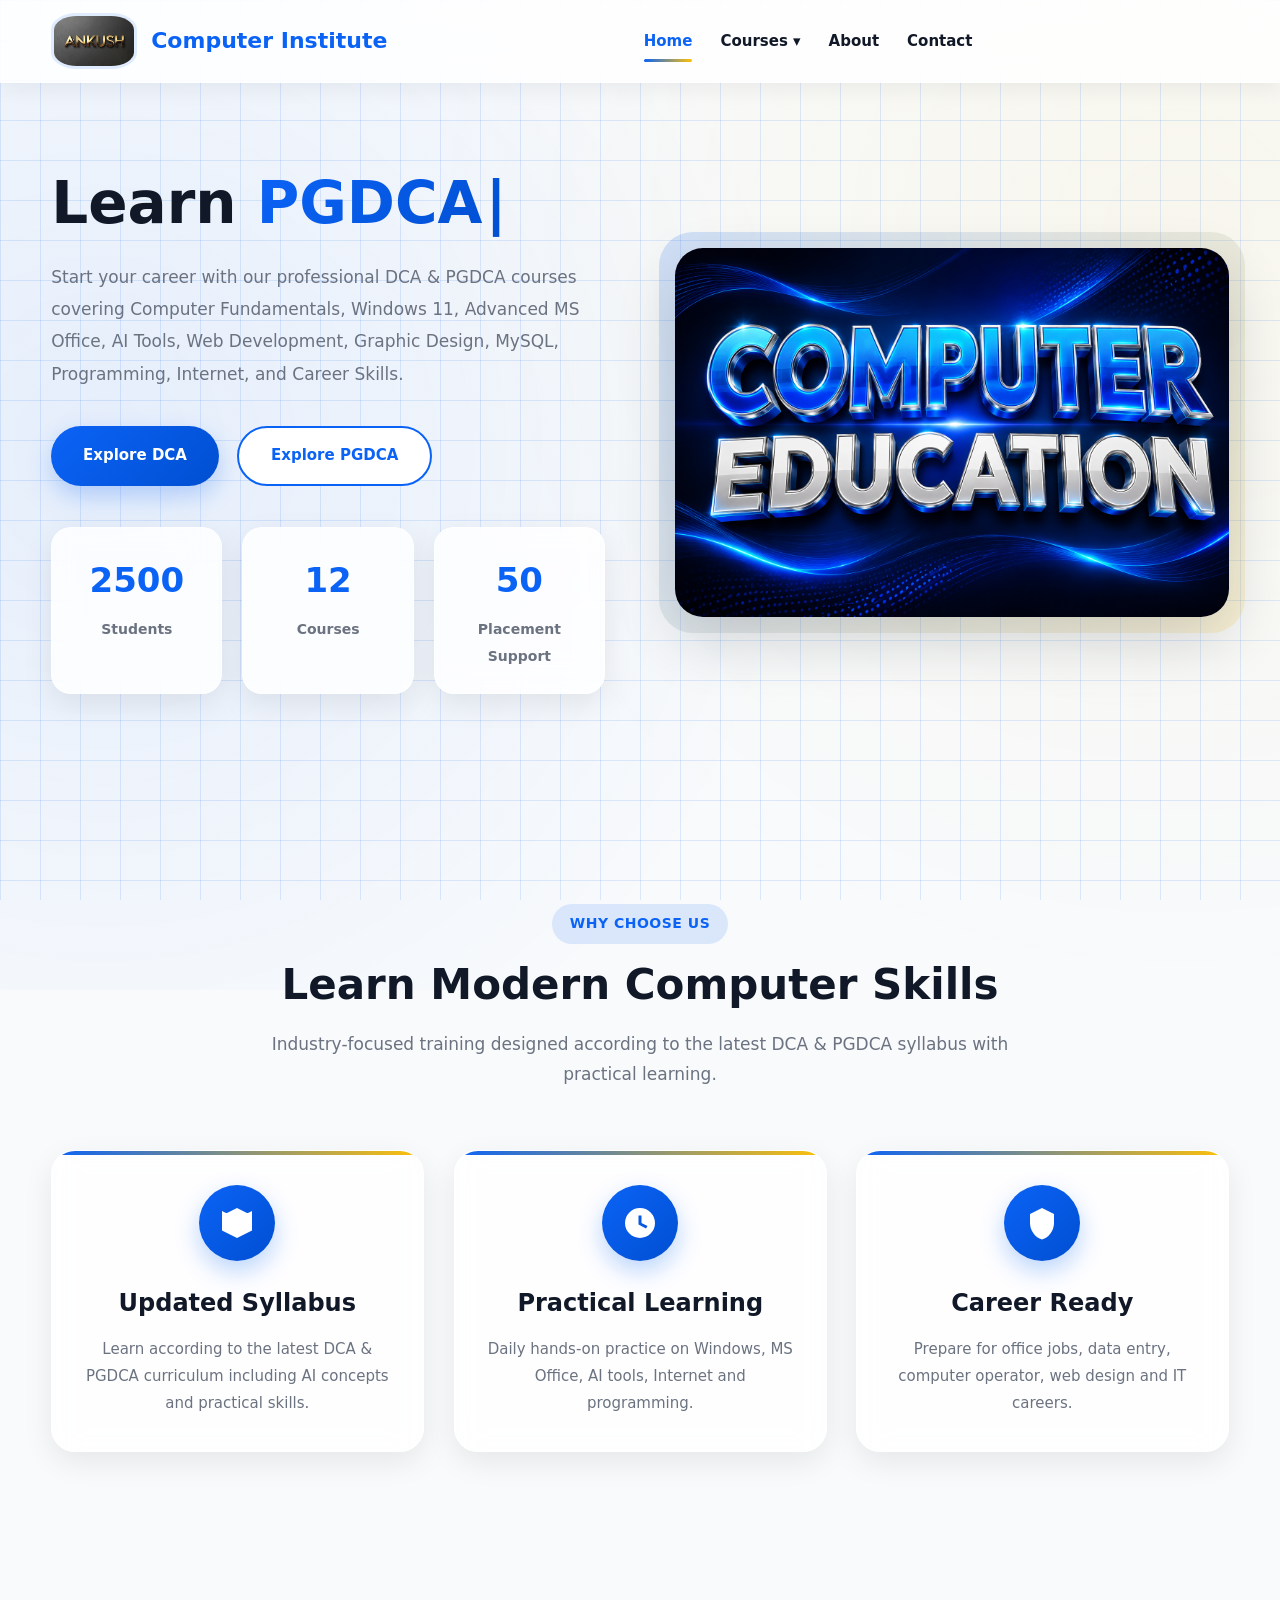
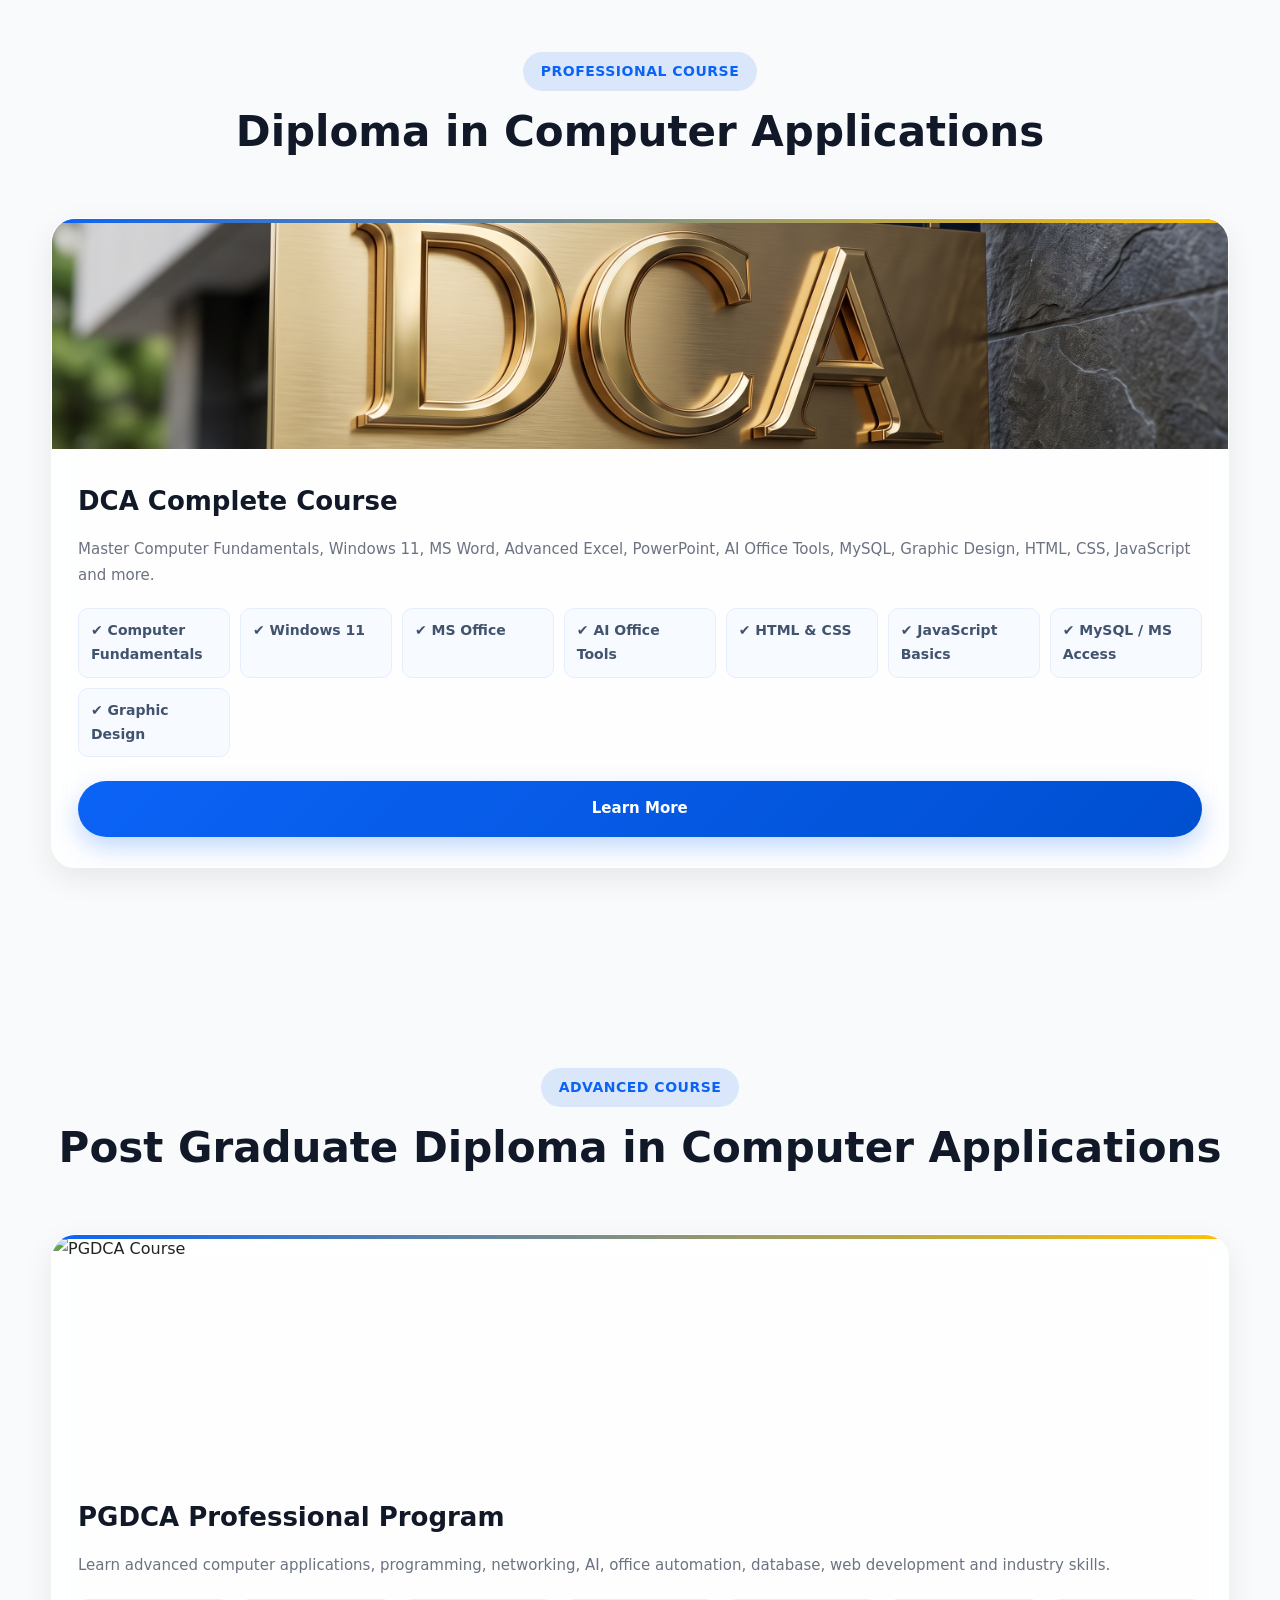
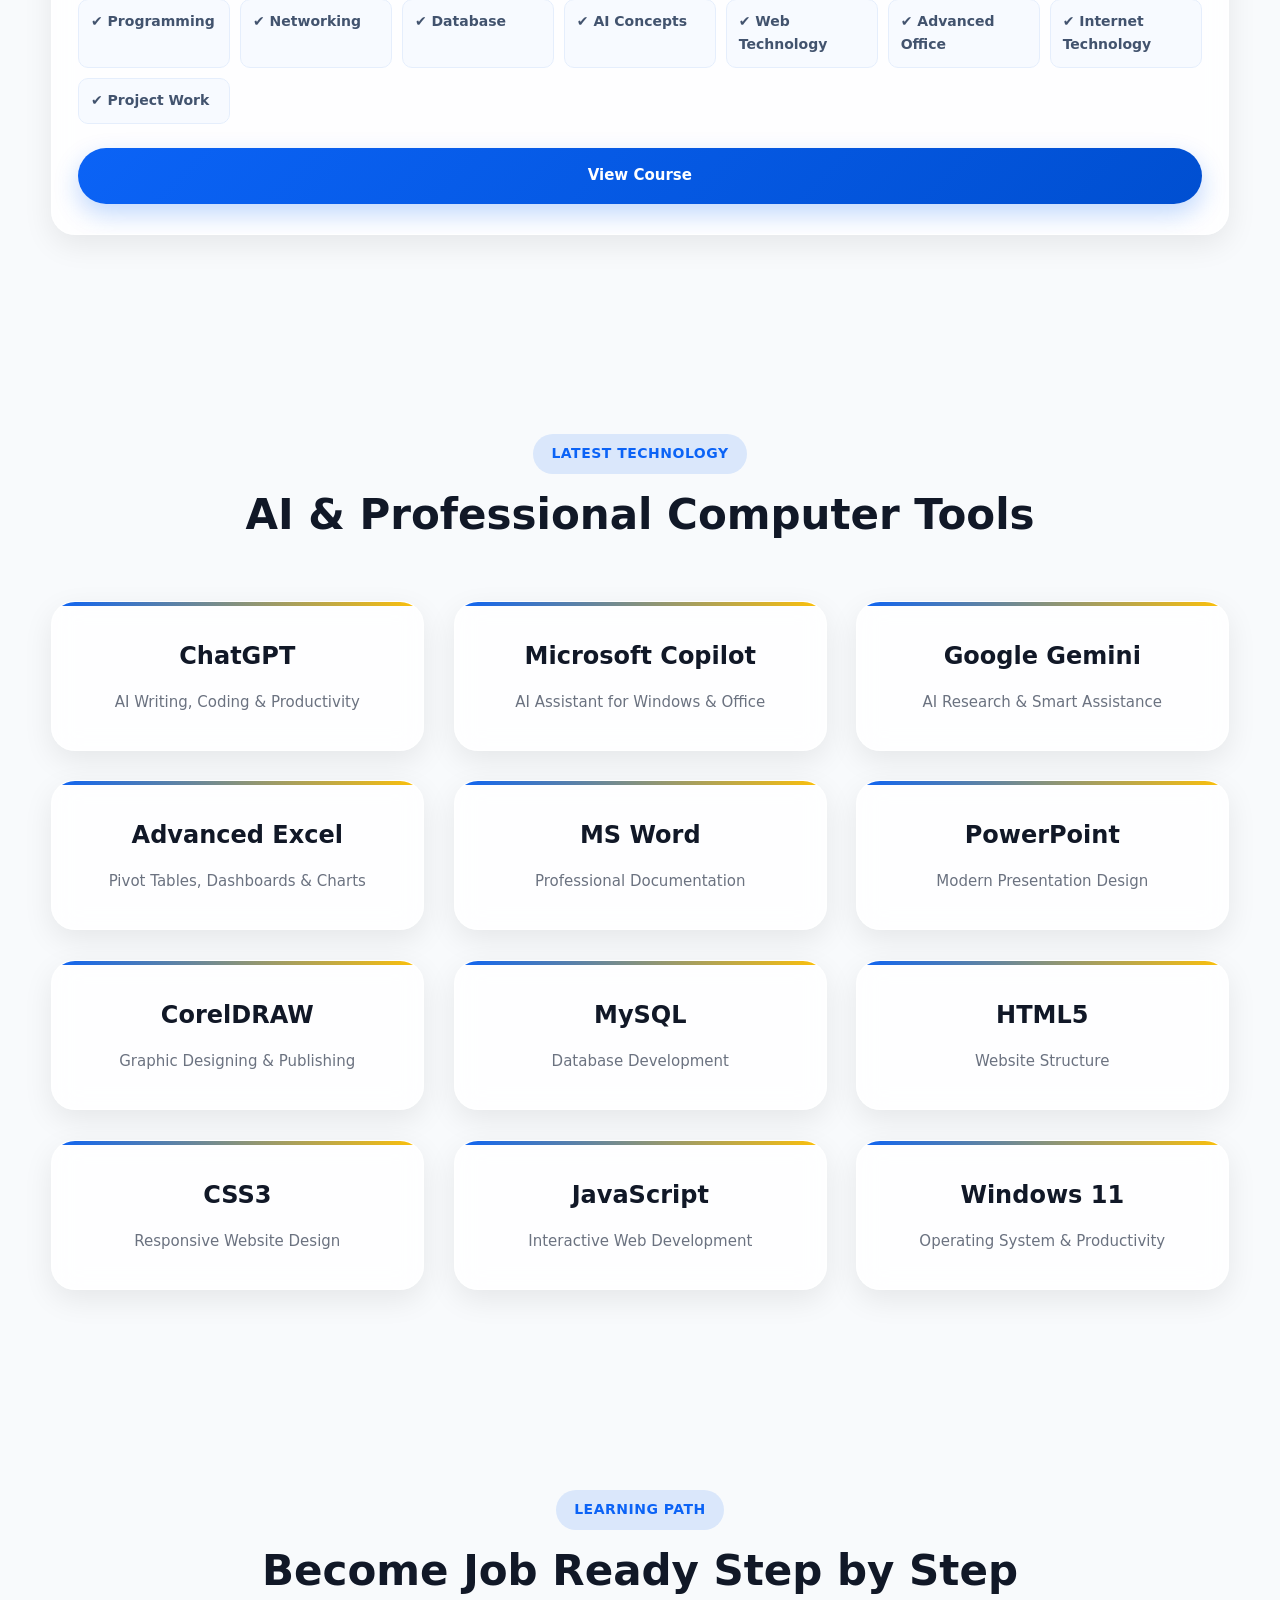
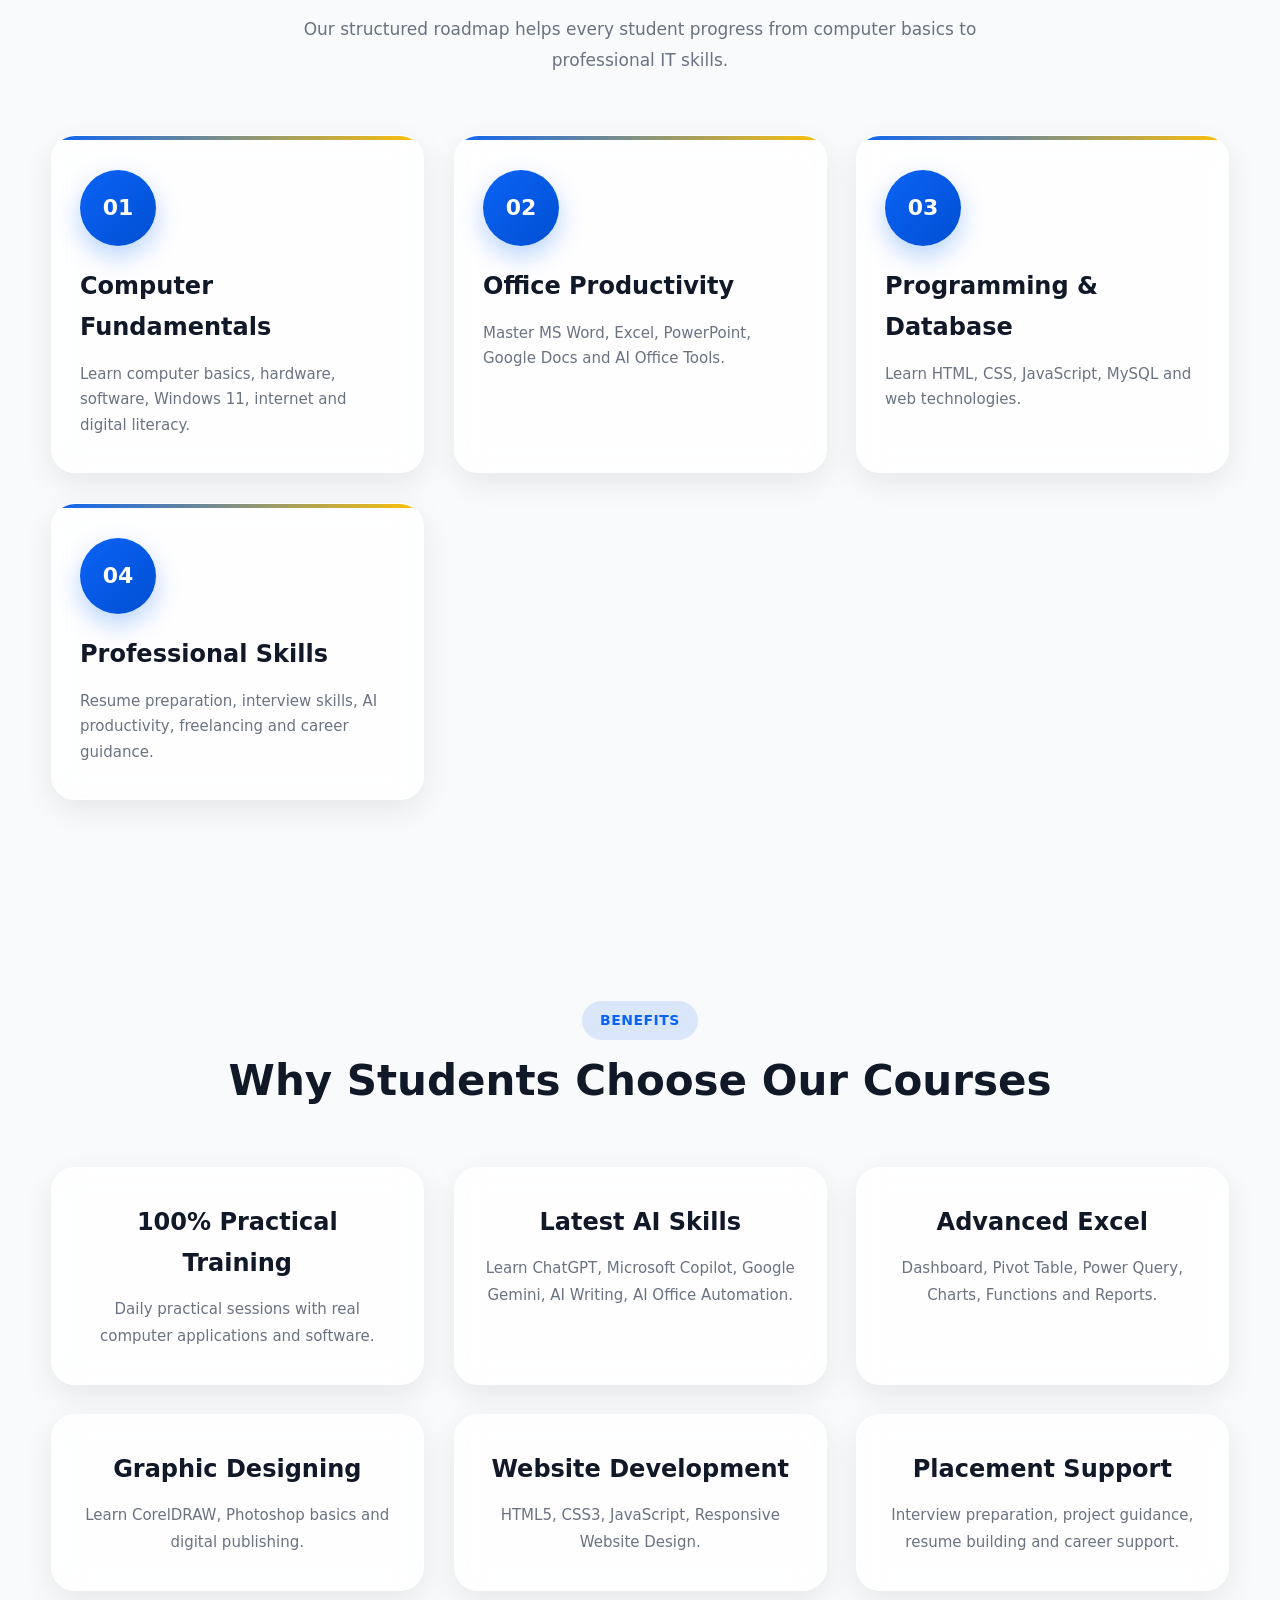
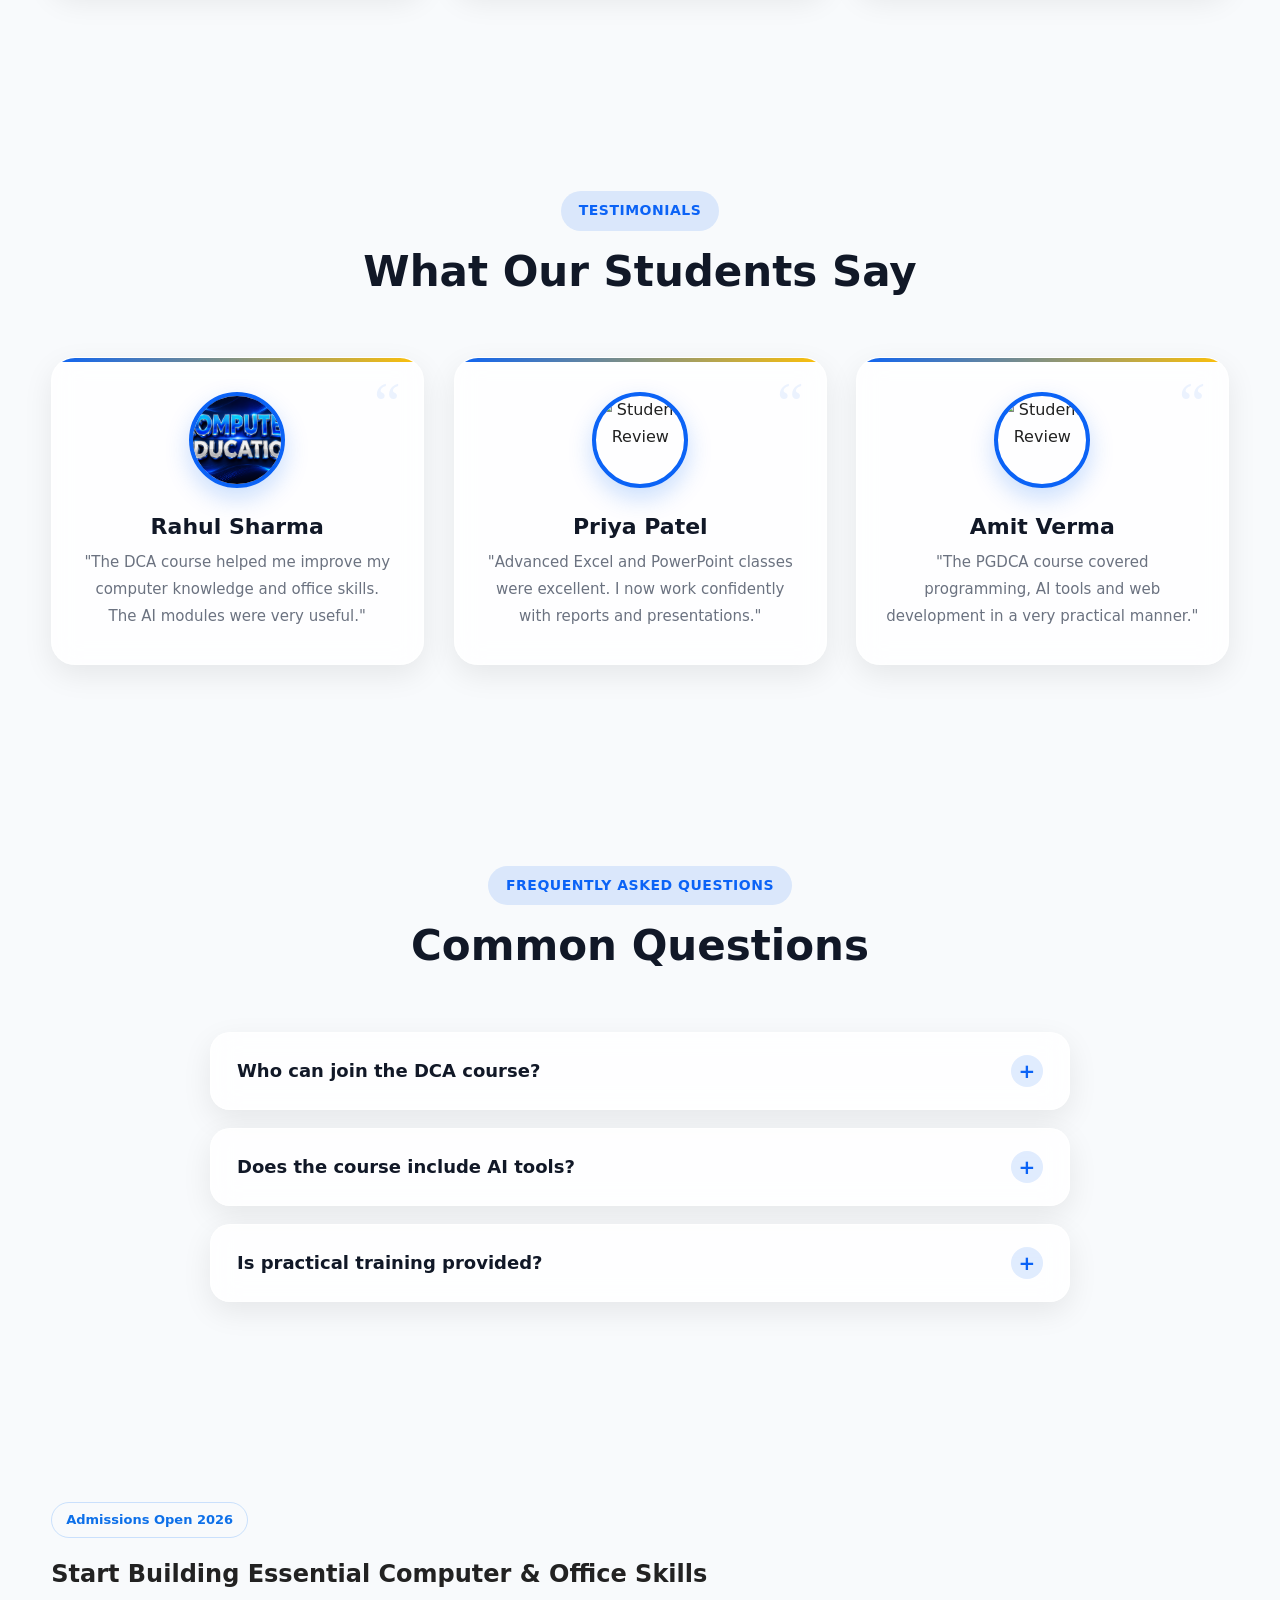
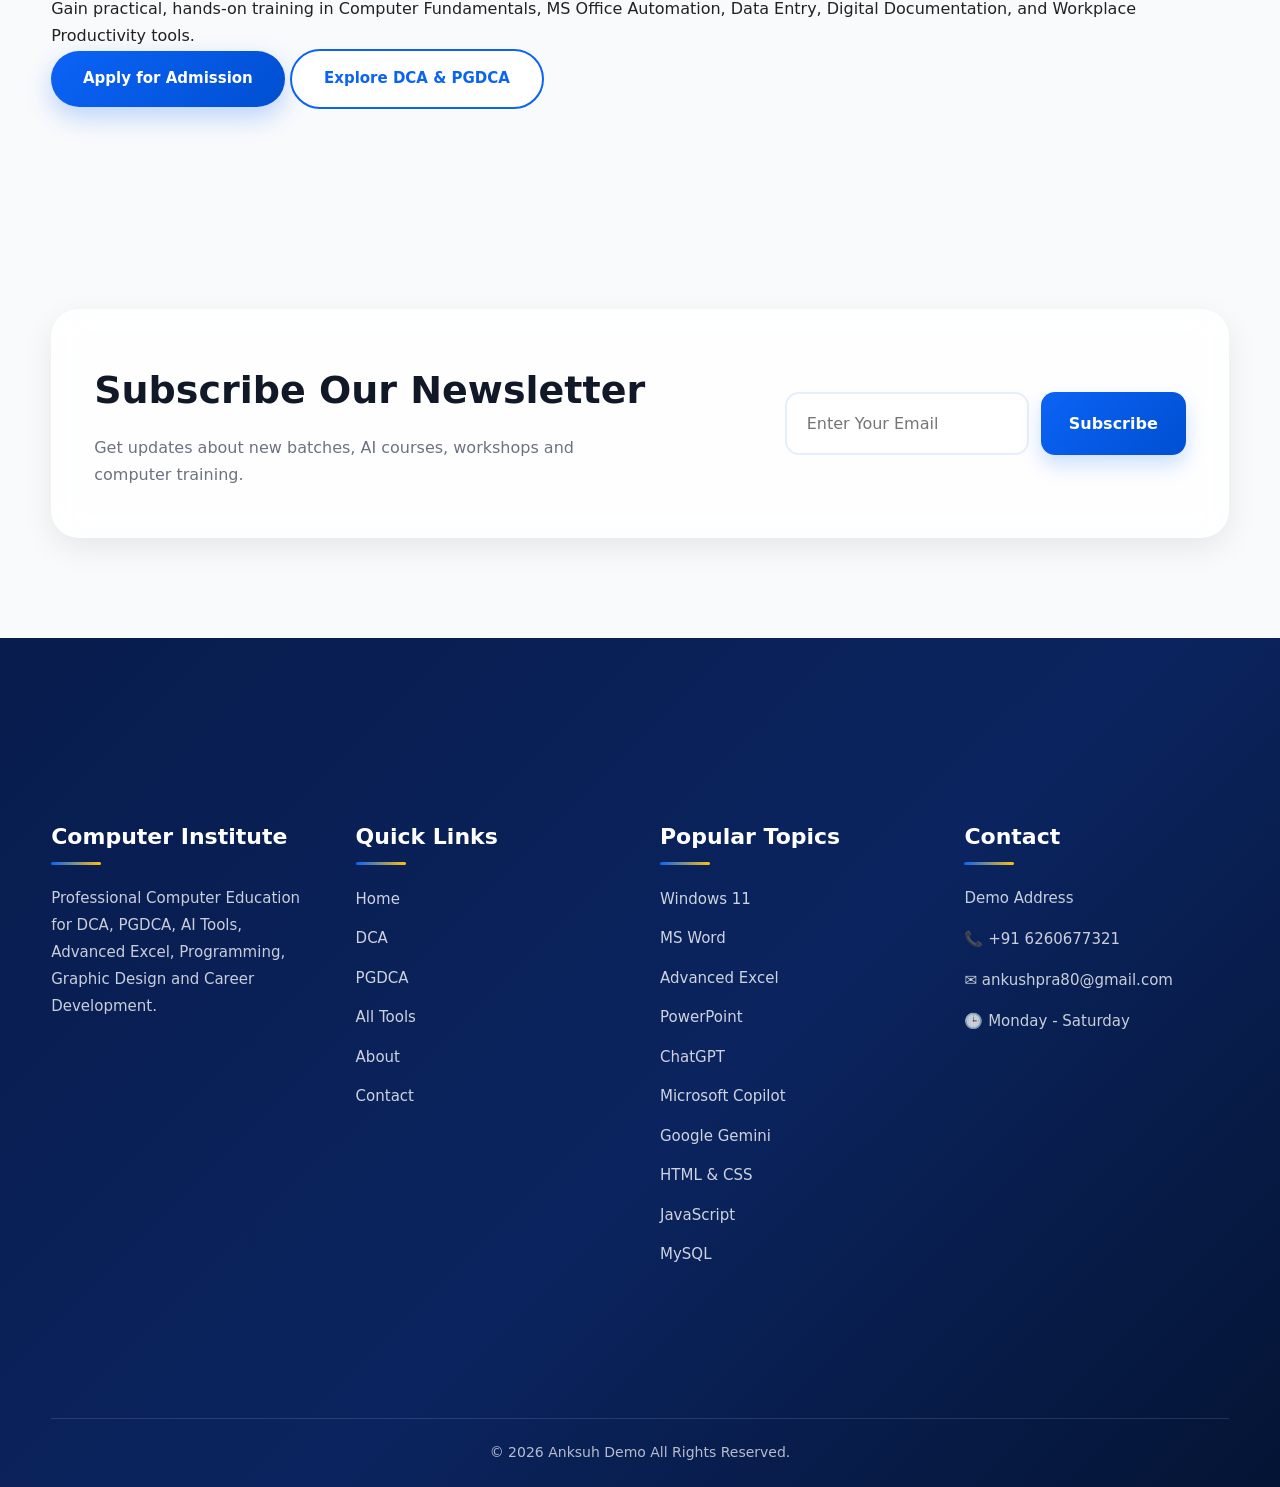
==== index.html @ 8540b546 "Initial website" ====
<!DOCTYPE html>
<html lang="en">

<head>

    <!-- =========================
         Basic SEO
    ========================== -->

    <meta charset="UTF-8">
    <meta name="viewport" content="width=device-width, initial-scale=1.0">

    <title>DCA & PGDCA Computer Institute | Learn Computer Skills & AI
        Tools</title>

    <meta name="description"
        content="Learn DCA, PGDCA, Advanced Excel, AI Tools, MS Office, Graphic Design, Web Development and Computer Fundamentals through a professional computer institute.">

    <meta name="keywords"
        content="DCA, PGDCA, Computer Course, Advanced Excel, AI, ChatGPT, Copilot, Gemini, Computer Institute, MS Office">

    <meta name="author" content="Computer Institute">

    <meta name="robots" content="index, follow">

    <meta name="theme-color" content="#0B63F6">

    <link rel="canonical" href="index.html">

    <!-- Open Graph -->

    <meta property="og:title" content="DCA & PGDCA Computer Institute">

    <meta property="og:description"
        content="Professional Computer Courses including DCA, PGDCA, Advanced Excel, AI Tools and Web Development.">

    <meta property="og:type" content="website">

    <meta property="og:image" content="images/hero.jpg">

    <!-- Twitter -->

    <meta name="twitter:card" content="summary_large_image">

    <meta name="twitter:title" content="DCA & PGDCA Computer Institute">

    <meta name="twitter:description" content="Professional Computer Institute for DCA, PGDCA and AI Learning.">

    <!-- Favicon -->

    <link rel="icon" href="assets/favicon.ico">

    <!-- CSS -->

    <link rel="stylesheet" href="css/style.css">

    <link rel="stylesheet" href="css/responsive.css">

</head>

<body>

    <!-- Scroll Progress -->

    <div id="progress-bar"></div>

    <!-- =========================
         Header
    ========================== -->

    <header class="header">

        <div class="container">

            <!-- Logo -->

            <a href="index.html" class="logo">

                <img src="images/logo.png" alt="Institute Logo" loading="lazy">

                <div>

                    <h2>Computer Institute</h2>

                </div>

            </a>

            <!-- Navigation -->

            <nav class="navbar" aria-label="Main Navigation">
                <ul>
                    <!-- Sirf Home par 'active' class rahegi kyuki ye index.html hai -->
                    <li><a href="index.html" class="active">Home</a></li>

                    <!-- Dropdown Menu -->
                    <li class="dropdown">
                        <a href="#">Courses ▾</a>

                        <ul class="dropdown-menu">
                            <li>
                                <a href="dca-course.html">DCA</a>
                            </li>

                            <li>
                                <a href="pgdca-course.html">PGDCA</a>
                            </li>
                            <li>
                                <a href="all-tools.html">Tools</a>
                            </li>
                        </ul>
                    </li>

                    <li><a href="about.html">About</a></li>
                    <li><a href="contact.html">Contact</a></li>
                </ul>
            </nav>

            <!-- Right Side -->

            <div class="header-right">

                <button class="menu-btn" aria-label="Open Menu">

                    <svg width="26" height="26" viewBox="0 0 24 24">

                        <path fill="currentColor" d="M3 6h18v2H3zm0 5h18v2H3zm0 5h18v2H3z" />

                    </svg>

                </button>

            </div>

        </div>

    </header>

    <!-- =========================
         Hero Section
    ========================== -->

    <main>

        <section class="hero">

            <div class="container hero-grid">

                <!-- Left -->

                <article class="hero-content">

                    <!-- <span class="badge">

                            🚀 Admissions Open 2026

                        </span> -->

                    <h1>
                        Learn
                        <span id="typing-text"
                            data-words="DCA, PGDCA, AI Tools, Advanced MS Office, Web Development, Graphic Design, MySQL, Programming"></span>
                    </h1>
                    <p>
                        Start your career with our professional DCA & PGDCA courses covering Computer Fundamentals,
                        Windows 11, Advanced MS Office, AI Tools, Web Development, Graphic Design, MySQL, Programming,
                        Internet, and Career Skills.
                    </p>

                    <div class="hero-buttons">

                        <a href="dca-course.html" class="btn-primary">

                            Explore DCA

                        </a>

                        <a href="pgdca-course.html" class="btn-secondary">

                            Explore PGDCA

                        </a>

                    </div>

                    <!-- Statistics -->

                    <div class="hero-stats">

                        <div>

                            <h2 class="counter" data-target="5000">

                                0

                            </h2>

                            <p>Students</p>

                        </div>

                        <div>

                            <h2 class="counter" data-target="25">

                                0

                            </h2>

                            <p>Courses</p>

                        </div>

                        <div>

                            <h2 class="counter" data-target="100">

                                0

                            </h2>

                            <p>Placement Support</p>

                        </div>

                    </div>

                </article>

                <!-- Right -->

                <aside class="hero-image">

                    <img src="images/banner_index.png" alt="Computer Education" loading="lazy">

                </aside>

            </div>

        </section>
        <!-- =========================
            Why Choose Us
       ========================== -->

        <section class="why-us">

            <div class="container">

                <div class="section-title">

                    <span>Why Choose Us</span>

                    <h2>Learn Modern Computer Skills</h2>

                    <p>
                        Industry-focused training designed according to the
                        latest
                        DCA & PGDCA syllabus with practical learning.
                    </p>

                </div>

                <div class="feature-grid">

                    <article class="feature-card">

                        <div class="feature-icon">

                            <svg width="48" height="48" viewBox="0 0 24 24">
                                <path fill="currentColor" d="M12 2L2 7l10 5l10-5zm0 7L2 4v13l10 5l10-5V4z" />
                            </svg>

                        </div>

                        <h3>Updated Syllabus</h3>

                        <p>

                            Learn according to the latest DCA & PGDCA
                            curriculum
                            including AI concepts and practical skills.

                        </p>

                    </article>

                    <article class="feature-card">

                        <div class="feature-icon">

                            <svg width="48" height="48" viewBox="0 0 24 24">
                                <path fill="currentColor"
                                    d="M12 2a10 10 0 100 20a10 10 0 000-20zm1 5v5l4 2l-1 1.7L11 13V7z" />
                            </svg>

                        </div>

                        <h3>Practical Learning</h3>

                        <p>

                            Daily hands-on practice on Windows, MS Office,
                            AI tools, Internet and programming.

                        </p>

                    </article>

                    <article class="feature-card">

                        <div class="feature-icon">

                            <svg width="48" height="48" viewBox="0 0 24 24">
                                <path fill="currentColor" d="M12 2L4 6v6c0 5 3.4 9.7 8 11c4.6-1.3 8-6 8-11V6z" />
                            </svg>

                        </div>

                        <h3>Career Ready</h3>

                        <p>

                            Prepare for office jobs, data entry,
                            computer operator, web design and IT careers.

                        </p>

                    </article>

                </div>

            </div>

        </section>

        <!-- =========================
            DCA Course
       ========================== -->

        <section class="course-section">

            <div class="container">

                <div class="section-title">

                    <span>Professional Course</span>

                    <h2>Diploma in Computer Applications</h2>

                </div>

                <div class="course-grid">

                    <article class="course-card">

                        <img src="images/DCA.png" alt="DCA Course" loading="lazy">

                        <div class="course-content">

                            <h3>DCA Complete Course</h3>

                            <p>

                                Master Computer Fundamentals,
                                Windows 11,
                                MS Word,
                                Advanced Excel,
                                PowerPoint,
                                AI Office Tools,
                                MySQL,
                                Graphic Design,
                                HTML,
                                CSS,
                                JavaScript
                                and more.

                            </p>

                            <ul>

                                <li>✔ Computer Fundamentals</li>

                                <li>✔ Windows 11</li>

                                <li>✔ MS Office</li>

                                <li>✔ AI Office Tools</li>

                                <li>✔ HTML & CSS</li>

                                <li>✔ JavaScript Basics</li>

                                <li>✔ MySQL / MS Access</li>

                                <li>✔ Graphic Design</li>

                            </ul>

                            <a href="dca-course.html" class="btn-primary">

                                Learn More

                            </a>

                        </div>

                    </article>

                </div>

            </div>

        </section>

        <!-- =========================
            PGDCA
       ========================== -->

        <section class="course-section alt-bg">

            <div class="container">

                <div class="section-title">

                    <span>Advanced Course</span>

                    <h2>Post Graduate Diploma in Computer Applications</h2>

                </div>

                <div class="course-grid">

                    <article class="course-card">

                        <img src="images/PGDCA.png" alt="PGDCA Course" loading="lazy">

                        <div class="course-content">

                            <h3>PGDCA Professional Program</h3>

                            <p>

                                Learn advanced computer applications,
                                programming,
                                networking,
                                AI,
                                office automation,
                                database,
                                web development
                                and industry skills.

                            </p>

                            <ul>

                                <li>✔ Programming</li>

                                <li>✔ Networking</li>

                                <li>✔ Database</li>

                                <li>✔ AI Concepts</li>

                                <li>✔ Web Technology</li>

                                <li>✔ Advanced Office</li>

                                <li>✔ Internet Technology</li>

                                <li>✔ Project Work</li>

                            </ul>

                            <a href="pgdca-course.html" class="btn-primary">

                                View Course

                            </a>

                        </div>

                    </article>

                </div>

            </div>

        </section>

        <!-- =========================
            AI & Modern Tools
       ========================== -->

        <section class="tools-section">
            <div class="container">
                <div class="section-title">
                    <span>Latest Technology</span>
                    <h2>AI & Professional Computer Tools</h2>
                </div>
                <div class="tools-grid">

                    <article class="tool-card" id="chatgpt">
                        <h3>ChatGPT</h3>
                        <p>AI Writing, Coding & Productivity</p>
                    </article>

                    <article class="tool-card" id="copilot">
                        <h3>Microsoft Copilot</h3>
                        <p>AI Assistant for Windows & Office</p>
                    </article>

                    <article class="tool-card" id="gemini">
                        <h3>Google Gemini</h3>
                        <p>AI Research & Smart Assistance</p>
                    </article>

                    <article class="tool-card" id="excel">
                        <h3>Advanced Excel</h3>
                        <p>Pivot Tables, Dashboards & Charts</p>
                    </article>

                    <article class="tool-card" id="word">
                        <h3>MS Word</h3>
                        <p>Professional Documentation</p>
                    </article>

                    <article class="tool-card" id="powerpoint">
                        <h3>PowerPoint</h3>
                        <p>Modern Presentation Design</p>
                    </article>

                    <article class="tool-card" id="coreldraw">
                        <h3>CorelDRAW</h3>
                        <p>Graphic Designing & Publishing</p>
                    </article>

                    <article class="tool-card" id="mysql">
                        <h3>MySQL</h3>
                        <p>Database Development</p>
                    </article>

                    <article class="tool-card" id="html">
                        <h3>HTML5</h3>
                        <p>Website Structure</p>
                    </article>

                    <article class="tool-card" id="css">
                        <h3>CSS3</h3>
                        <p>Responsive Website Design</p>
                    </article>

                    <article class="tool-card" id="javascript">
                        <h3>JavaScript</h3>
                        <p>Interactive Web Development</p>
                    </article>

                    <article class="tool-card" id="windows">
                        <h3>Windows 11</h3>
                        <p>Operating System & Productivity</p>
                    </article>

                </div>
            </div>
        </section>
        <!-- =========================
            Learning Path
       ========================== -->

        <section class="learning-path">

            <div class="container">

                <div class="section-title">

                    <span>Learning Path</span>

                    <h2>Become Job Ready Step by Step</h2>

                    <p>

                        Our structured roadmap helps every student progress
                        from
                        computer basics to professional IT skills.

                    </p>

                </div>

                <div class="path-grid">

                    <article class="path-card">

                        <span class="step-number">01</span>

                        <h3>Computer Fundamentals</h3>

                        <p>

                            Learn computer basics, hardware, software,
                            Windows 11, internet and digital literacy.

                        </p>

                    </article>

                    <article class="path-card">

                        <span class="step-number">02</span>

                        <h3>Office Productivity</h3>

                        <p>

                            Master MS Word, Excel, PowerPoint,
                            Google Docs and AI Office Tools.

                        </p>

                    </article>

                    <article class="path-card">

                        <span class="step-number">03</span>

                        <h3>Programming & Database</h3>

                        <p>

                            Learn HTML, CSS, JavaScript,
                            MySQL and web technologies.

                        </p>

                    </article>

                    <article class="path-card">

                        <span class="step-number">04</span>

                        <h3>Professional Skills</h3>

                        <p>

                            Resume preparation,
                            interview skills,
                            AI productivity,
                            freelancing and career guidance.

                        </p>

                    </article>

                </div>

            </div>

        </section>

        <!-- =========================
            Student Benefits
       ========================== -->

        <section class="benefits">

            <div class="container">

                <div class="section-title">

                    <span>Benefits</span>

                    <h2>Why Students Choose Our Courses</h2>

                </div>

                <div class="benefit-grid">

                    <article class="benefit-card">

                        <h3>100% Practical Training</h3>

                        <p>

                            Daily practical sessions with real computer
                            applications and software.

                        </p>

                    </article>

                    <article class="benefit-card">

                        <h3>Latest AI Skills</h3>

                        <p>

                            Learn ChatGPT,
                            Microsoft Copilot,
                            Google Gemini,
                            AI Writing,
                            AI Office Automation.

                        </p>

                    </article>

                    <article class="benefit-card">

                        <h3>Advanced Excel</h3>

                        <p>

                            Dashboard,
                            Pivot Table,
                            Power Query,
                            Charts,
                            Functions and Reports.

                        </p>

                    </article>

                    <article class="benefit-card">

                        <h3>Graphic Designing</h3>

                        <p>

                            Learn CorelDRAW,
                            Photoshop basics
                            and digital publishing.

                        </p>

                    </article>

                    <article class="benefit-card">

                        <h3>Website Development</h3>

                        <p>

                            HTML5,
                            CSS3,
                            JavaScript,
                            Responsive Website Design.

                        </p>

                    </article>

                    <article class="benefit-card">

                        <h3>Placement Support</h3>

                        <p>

                            Interview preparation,
                            project guidance,
                            resume building
                            and career support.

                        </p>

                    </article>

                </div>

            </div>

        </section>

        <!-- =========================
            Student Testimonials
       ========================== -->

        <section class="testimonials">

            <div class="container">

                <div class="section-title">

                    <span>Testimonials</span>

                    <h2>What Our Students Say</h2>

                </div>

                <div class="testimonial-grid">

                    <article class="testimonial-card">

                        <img src="images/banner_index.png" alt="Student Review" loading="lazy">

                        <h3>Rahul Sharma</h3>

                        <p>

                            "The DCA course helped me improve my computer
                            knowledge and office skills. The AI modules were
                            very useful."

                        </p>

                    </article>

                    <article class="testimonial-card">

                        <img src="images/student2.jpg" alt="Student Review" loading="lazy">

                        <h3>Priya Patel</h3>

                        <p>

                            "Advanced Excel and PowerPoint classes were
                            excellent. I now work confidently with reports
                            and presentations."

                        </p>

                    </article>

                    <article class="testimonial-card">

                        <img src="images/student3.jpg" alt="Student Review" loading="lazy">

                        <h3>Amit Verma</h3>

                        <p>

                            "The PGDCA course covered programming,
                            AI tools and web development in a very
                            practical manner."

                        </p>

                    </article>

                </div>

            </div>

        </section>

        <!-- =========================
            FAQ
       ========================== -->

        <section class="faq">

            <div class="container">

                <div class="section-title">

                    <span>Frequently Asked Questions</span>

                    <h2>Common Questions</h2>

                </div>

                <div class="faq-container">

                    <article class="faq-item">

                        <button class="faq-question">

                            Who can join the DCA course?

                        </button>

                        <div class="faq-answer">

                            <p>

                                Students who have completed
                                10th, 12th or graduation can join
                                according to institute requirements.

                            </p>

                        </div>

                    </article>

                    <article class="faq-item">

                        <button class="faq-question">

                            Does the course include AI tools?

                        </button>

                        <div class="faq-answer">

                            <p>

                                Yes. Students learn ChatGPT,
                                Microsoft Copilot,
                                Google Gemini
                                and modern AI productivity tools.

                            </p>

                        </div>

                    </article>

                    <article class="faq-item">

                        <button class="faq-question">

                            Is practical training provided?

                        </button>

                        <div class="faq-answer">

                            <p>

                                Yes. Every subject includes
                                practical computer sessions.

                            </p>

                        </div>

                    </article>

                </div>

            </div>

        </section>
        <!-- =========================
            Call To Action
       ========================== -->

        <section class="cta">
            <div class="container">
                <div class="cta-content">
                    <span class="badge">Admissions Open 2026</span>
                    <h2>Start Building Essential Computer & Office Skills</h2>
                    <p>
                        Gain practical, hands-on training in Computer Fundamentals, MS Office Automation, Data Entry,
                        Digital Documentation, and Workplace Productivity tools.
                    </p>
                    <div class="cta-buttons">
                        <a href="contact.html#apply-now" class="btn-primary">Apply for Admission</a>
                        <a href="dca-course.html" class="btn-secondary">Explore DCA & PGDCA</a>
                    </div>
                </div>
            </div>
        </section>

        <!-- =========================
            Newsletter
       ========================== -->

        <section class="newsletter">

            <div class="container">

                <div class="newsletter-box">

                    <div class="newsletter-content">

                        <h2>

                            Subscribe Our Newsletter

                        </h2>

                        <p>

                            Get updates about new batches,
                            AI courses,
                            workshops and computer training.

                        </p>

                    </div>

                    <form class="newsletter-form">

                        <input type="email" placeholder="Enter Your Email" aria-label="Email Address" required>

                        <button type="submit">

                            Subscribe

                        </button>

                    </form>

                </div>

            </div>

        </section>

    </main>

    <!-- =========================
        Footer
   ========================== -->

    <footer class="footer">
        <div class="container">
            <div class="footer-grid">
                <!-- About -->
                <section class="footer-column">
                    <h3>Computer Institute</h3>
                    <p>Professional Computer Education for DCA, PGDCA, AI Tools, Advanced Excel, Programming, Graphic
                        Design and Career Development.</p>
                </section>

                <!-- Quick Links -->

                <section class="footer-column">
                    <h3>Quick Links</h3>
                    <ul>
                        <li><a href="index.html">Home</a></li>
                        <li><a href="dca-course.html">DCA</a></li>
                        <li><a href="pgdca-course.html">PGDCA</a></li>
                        <li><a href="all-tools.html">All Tools</a></li>
                        <li><a href="about.html">About</a></li>
                        <li><a href="contact.html">Contact</a></li>
                    </ul>
                </section>

                <!-- Popular Courses -->

                <section class="footer-column">
                    <h3>Popular Topics</h3>
                    <ul>
                        <li><a href="index.html#windows">Windows 11</a></li>
                        <li><a href="index.html#word">MS Word</a></li>
                        <li><a href="index.html#excel">Advanced Excel</a></li>
                        <li><a href="index.html#powerpoint">PowerPoint</a></li>
                        <li><a href="index.html#chatgpt">ChatGPT</a></li>
                        <li><a href="index.html#copilot">Microsoft Copilot</a></li>
                        <li><a href="index.html#gemini">Google Gemini</a></li>
                        <li><a href="index.html#html">HTML & CSS</a></li>
                        <li><a href="index.html#javascript">JavaScript</a></li>
                        <li><a href="index.html#mysql">MySQL</a></li>
                    </ul>
                </section>

                <!-- Contact -->

                <section class="footer-column">
                    <h3>Contact</h3>
                    <p>Demo Address</p>
                    <p>📞 <a href="tel:+916260677321">+91 6260677321</a></p>
                    <p>✉ <a href="mailto:ankushpra80@gmail.com">ankushpra80@gmail.com</a></p>
                    <p>🕒 Monday - Saturday</p>
                </section>
            </div>

            <div class="footer-bottom">
                <p>© 2026 Anksuh Demo All Rights Reserved.</p>
            </div>
        </div>
    </footer>

    <!-- =========================
        Back To Top
   ========================== -->

    <button id="backToTop" aria-label="Back To Top">

        ▲

    </button>

    <!-- =========================
        JavaScript
   ========================== -->

    <script src="js/script.js"></script>

</body>

</html>
---- css/style.css ----
/* ==========================================================================
   MASTER STYLESHEET - ALL PAGES & COMPONENTS COMBINED
   ========================================================================== */

/* =========================================
   1. GLOBAL VARIABLES & CSS RESET
========================================= */
:root {
    --primary: #0b63f6;
    --primary-dark: #004fd1;
    --secondary: #ffc107;
    --secondary-dark: #ffca2c;
    --white: #ffffff;
    --black: #111827;
    --text: #6b7280;
    --border: #e5e7eb;
    --radius: 18px;
    --shadow: 0 10px 30px rgba(0, 0, 0, 0.08);
    --shadow-hover: 0 20px 45px rgba(11, 99, 246, 0.16);
    --transition: 0.35s ease;
}

*,
*::after,
*::before {
    margin: 0;
    padding: 0;
    box-sizing: border-box;
}

html {
    scroll-behavior: smooth;
    font-size: 16px;
}

/* =========================================
   2. UNIFIED GLOBAL GRID & GLOW BACKGROUND
========================================= */
body {
    font-family: system-ui, -apple-system, BlinkMacSystemFont, "Segoe UI", Roboto, Oxygen, Ubuntu, Cantarell, "Open Sans", "Helvetica Neue", sans-serif;
    color: #222;
    line-height: 1.7;
    overflow-x: hidden;
    background-color: #f8fafc;

    /* Grid Lines को साफ़ दिखाने के लिए Opacity 0.04 से बढ़ाकर 0.12 की गई है */
    background-image:
        linear-gradient(rgba(11, 99, 246, 0.12) 1.5px, transparent 1.5px),
        linear-gradient(90deg, rgba(11, 99, 246, 0.12) 1.5px, transparent 1.5px);
    background-size: 40px 40px;
    /* Grid का साइज 35px से बढ़ाकर 40px */
    background-attachment: fixed;
    position: relative;
}

/* Ambient Soft Glowing Background Orbs */
body::before {
    content: "";
    position: fixed;
    top: -10%;
    left: -10%;
    width: 120%;
    height: 120%;
    background:
        radial-gradient(circle at 15% 50%, rgba(11, 99, 246, 0.08) 0%, transparent 50%),
        radial-gradient(circle at 85% 30%, rgba(255, 193, 7, 0.06) 0%, transparent 50%);
    z-index: -1;
    pointer-events: none;
    animation: premiumGlow 12s ease-in-out infinite alternate;
}

@keyframes premiumGlow {
    0% {
        transform: scale(1) translate(0px, 0px);
    }

    100% {
        transform: scale(1.1) translate(20px, 15px);
    }
}

/* =========================================
   3. BASE TYPOGRAPHY & LAYOUT
========================================= */
img {
    width: 100%;
    display: block;
}

a {
    text-decoration: none;
    color: inherit;
}

ul {
    list-style: none;
}

button,
input,
select,
textarea {
    font: inherit;
    border: none;
    outline: none;
}

button {
    cursor: pointer;
}

.container {
    width: min(92%, 1280px);
    margin: 0 auto;
}

section {
    padding: 100px 0;
    background: transparent;
    position: relative;
}

.section-title {
    text-align: center;
    margin-bottom: 60px;
}

.section-title span,
.section-tag {
    display: inline-block;
    padding: 8px 18px;
    background: rgba(11, 99, 246, 0.12);
    color: var(--primary);
    border-radius: 30px;
    font-size: 14px;
    font-weight: 700;
    text-transform: uppercase;
    letter-spacing: 0.5px;
}

.section-title h2 {
    margin-top: 16px;
    font-size: 42px;
    color: var(--black);
    line-height: 1.2;
}

.section-title p {
    max-width: 740px;
    margin: 18px auto 0;
    color: var(--text);
    font-size: 17px;
    line-height: 1.8;
}

/* Custom Scrollbar & Selection */
::-webkit-scrollbar {
    width: 10px;
}

::-webkit-scrollbar-track {
    background: #f0f0f0;
}

::-webkit-scrollbar-thumb {
    background: var(--primary);
    border-radius: 50px;
}

::-webkit-scrollbar-thumb:hover {
    background: var(--primary-dark);
}

::selection {
    background: var(--primary);
    color: #fff;
}

/* =========================================
   4. BUTTONS & ACCENTS
========================================= */
.btn-primary,
.btn-secondary {
    display: inline-flex;
    justify-content: center;
    align-items: center;
    padding: 15px 32px;
    border-radius: 50px;
    font-weight: 700;
    font-size: 15px;
    transition: var(--transition);
    will-change: transform;
}

.btn-primary {
    background: linear-gradient(135deg, var(--primary), var(--primary-dark));
    color: #fff;
    box-shadow: 0 10px 25px rgba(11, 99, 246, 0.25);
}

.btn-primary:hover {
    background: linear-gradient(135deg, var(--primary-dark), #0039a8);
    transform: translateY(-3px);
    box-shadow: 0 16px 32px rgba(11, 99, 246, 0.35);
}

.btn-secondary {
    border: 2px solid var(--primary);
    color: var(--primary);
    background: #fff;
}

.btn-secondary:hover {
    background: var(--primary);
    color: #fff;
    transform: translateY(-3px);
}

/* =========================================
   5. HEADER, NAVBAR & DROPDOWNS
========================================= */
.header {
    position: fixed;
    top: 0;
    left: 0;
    width: 100%;
    z-index: 1000;
    background: rgba(255, 255, 255, 0.85);
    backdrop-filter: blur(14px);
    -webkit-backdrop-filter: blur(14px);
    border-bottom: 1px solid rgba(255, 255, 255, 0.5);
    box-shadow: 0 6px 20px rgba(15, 23, 42, 0.06);
    transition: all 0.35s ease;
}

.header .container {
    height: 82px;
    display: flex;
    justify-content: space-between;
    align-items: center;
    gap: 20px;
}

.logo {
    display: flex;
    align-items: center;
    gap: 14px;
    flex-shrink: 0;
}

.logo img {
    width: 86px;
    height: 56px;
    border-radius: 30%;
    object-fit: cover;
    border: 3px solid rgba(11, 99, 246, 0.12);
    transition: transform 0.3s ease;
}

.logo:hover img {
    transform: scale(1.06) rotate(3deg);
}

.logo h2 {
    color: var(--primary);
    font-size: 22px;
    font-weight: 800;
    line-height: 1.1;
}

.logo span {
    display: block;
    font-size: 13px;
    color: var(--text);
    font-weight: 500;
}

.navbar ul {
    display: flex;
    align-items: center;
    gap: 28px;
}

.navbar a {
    position: relative;
    font-size: 15px;
    font-weight: 600;
    color: var(--black);
    padding: 6px 0;
    transition: color 0.3s ease;
}

.navbar a::after {
    content: "";
    position: absolute;
    left: 0;
    bottom: -6px;
    width: 0;
    height: 3px;
    border-radius: 50px;
    background: linear-gradient(90deg, var(--primary), var(--secondary));
    transition: width 0.3s ease;
}

.navbar a:hover,
.navbar a.active {
    color: var(--primary);
}

.navbar a:hover::after,
.navbar a.active::after {
    width: 100%;
}

.dropdown {
    position: relative;
}

.dropdown-menu {
    position: absolute;
    top: 100%;
    left: 0;
    min-width: 190px;
    background: rgba(255, 255, 255, 0.98);
    backdrop-filter: blur(14px);
    -webkit-backdrop-filter: blur(14px);
    border-radius: 14px;
    box-shadow: 0 14px 35px rgba(15, 23, 42, 0.12);
    padding: 10px;
    opacity: 0;
    visibility: hidden;
    transform: translateY(10px);
    transition: all 0.3s ease;
    z-index: 10;
}

.dropdown:hover .dropdown-menu {
    opacity: 1;
    visibility: visible;
    transform: translateY(0);
}

.dropdown-menu li {
    width: 100%;
}

.dropdown-menu li a {
    display: block;
    padding: 10px 14px;
    border-radius: 8px;
    font-size: 14px;
    font-weight: 600;
    color: var(--black);
    transition: background 0.25s ease, color 0.25s ease;
}

.dropdown-menu li a:hover {
    background: rgba(11, 99, 246, 0.08);
    color: var(--primary);
}

.header-right {
    display: flex;
    align-items: center;
    gap: 14px;
}

.menu-btn {
    width: 46px;
    height: 46px;
    display: flex;
    align-items: center;
    justify-content: center;
    border-radius: 12px;
    border: 1px solid rgba(11, 99, 246, 0.12);
    background: rgba(255, 255, 255, 0.85);
    color: var(--primary);
    cursor: pointer;
    box-shadow: 0 8px 20px rgba(15, 23, 42, 0.08);
    transition: all 0.3s ease;
}

.menu-btn:hover {
    background: var(--primary);
    color: #fff;
    transform: translateY(-2px);
}

.menu-btn {
    display: none;
}

.menu-btn svg {
    width: 24px;
    height: 24px;
    fill: currentColor;
}

/* =========================================
   6. HERO SECTION
========================================= */
.hero {
    padding: 170px 0 110px;
}

.hero-grid {
    display: grid;
    grid-template-columns: 1fr 1fr;
    align-items: center;
    gap: 70px;
}

.hero-content .badge {
    display: inline-flex;
    align-items: center;
    gap: 8px;
    padding: 10px 20px;
    background: rgba(11, 99, 246, 0.12);
    color: var(--primary);
    border-radius: 50px;
    font-weight: 700;
    font-size: 14px;
    letter-spacing: 0.3px;
    margin-bottom: 24px;
}

.hero-content h1 {
    font-size: 58px;
    line-height: 1.15;
    color: var(--black);
    margin-bottom: 24px;
}

.hero-content h1 span {
    color: var(--primary);
    background: linear-gradient(135deg, #0b63f6, #004fd1);
    -webkit-background-clip: text;
    -webkit-text-fill-color: transparent;
    background-clip: text;
}

.hero-content p {
    font-size: 17px;
    line-height: 1.9;
    color: var(--text);
    margin-bottom: 36px;
    max-width: 620px;
}

.hero-buttons {
    display: flex;
    gap: 18px;
    flex-wrap: wrap;
    margin-bottom: 42px;
}

.hero-stats {
    display: flex;
    gap: 20px;
    flex-wrap: wrap;
}

.hero-stats div {
    flex: 1;
    min-width: 140px;
    padding: 24px 20px;
    border-radius: 20px;
    background: rgba(255, 255, 255, 0.82);
    backdrop-filter: blur(14px);
    -webkit-backdrop-filter: blur(14px);
    border: 1px solid rgba(255, 255, 255, 0.65);
    box-shadow: var(--shadow);
    text-align: center;
    transition: transform 0.35s ease, box-shadow 0.35s ease;
}

.hero-stats div:hover {
    transform: translateY(-6px);
    box-shadow: var(--shadow-hover);
}

.hero-stats h2 {
    font-size: 34px;
    color: var(--primary);
    margin-bottom: 6px;
}

.hero-stats p {
    margin: 0;
    color: var(--text);
    font-size: 14px;
    font-weight: 600;
}

.hero-image {
    position: relative;
}

.hero-image::before {
    content: "";
    position: absolute;
    inset: -16px;
    border-radius: 34px;
    background: linear-gradient(135deg, rgba(11, 99, 246, 0.16), rgba(255, 193, 7, 0.14));
    z-index: -1;
}

.hero-image img {
    border-radius: 28px;
    box-shadow: 0 24px 60px rgba(15, 23, 42, 0.16);
    animation: floatImage 4s ease-in-out infinite;
}

#typing-text::after {
    content: "|";
    margin-left: 3px;
    color: var(--primary);
    animation: blink 0.8s infinite;
}

@keyframes blink {

    0%,
    50% {
        opacity: 1;
    }

    51%,
    100% {
        opacity: 0;
    }
}

@keyframes floatImage {

    0%,
    100% {
        transform: translateY(0);
    }

    50% {
        transform: translateY(-14px);
    }
}

/* =========================================
   7. REUSABLE GLASS CARDS (TOOLS, COURSES, WHY-US, BENEFITS)
========================================= */
.course-grid,
.tools-grid,
.feature-grid,
.testimonial-grid,
.benefit-grid,
.path-grid {
    display: grid;
    grid-template-columns: repeat(auto-fit, minmax(300px, 1fr));
    gap: 30px;
}

.tool-card,
.feature-card,
.testimonial-card,
.benefit-card,
.path-card,
.course-card {
    position: relative;
    padding: 34px 28px;
    border-radius: 24px;
    background: rgba(255, 255, 255, 0.82);
    backdrop-filter: blur(14px);
    -webkit-backdrop-filter: blur(14px);
    border: 1px solid rgba(255, 255, 255, 0.65);
    box-shadow: var(--shadow);
    overflow: hidden;
    transition: transform 0.35s ease, box-shadow 0.35s ease, border-color 0.35s ease;
    will-change: transform;
}

.tool-card::before,
.feature-card::before,
.testimonial-card::before,
.path-card::before,
.course-card::before {
    content: "";
    position: absolute;
    top: 0;
    left: 0;
    width: 100%;
    height: 4px;
    background: linear-gradient(90deg, var(--primary), var(--secondary));
}

.tool-card:hover,
.feature-card:hover,
.testimonial-card:hover,
.benefit-card:hover,
.path-card:hover,
.course-card:hover {
    transform: translateY(-8px);
    box-shadow: var(--shadow-hover);
    border-color: rgba(11, 99, 246, 0.2);
}

.tool-icon,
.feature-icon,
.step-number {
    width: 76px;
    height: 76px;
    margin: 0 auto 22px;
    border-radius: 50%;
    display: flex;
    align-items: center;
    justify-content: center;
    background: linear-gradient(135deg, var(--primary), var(--primary-dark));
    color: #fff;
    box-shadow: 0 10px 25px rgba(11, 99, 246, 0.28);
    transition: transform 0.35s ease;
}

.tool-card:hover .tool-icon,
.feature-card:hover .feature-icon,
.path-card:hover .step-number {
    transform: scale(1.08) rotate(4deg);
}

.tool-icon svg,
.feature-icon svg {
    width: 36px;
    height: 36px;
    fill: currentColor;
}

.tool-card h3,
.feature-card h3,
.benefit-card h3 {
    font-size: 24px;
    color: var(--black);
    margin-bottom: 12px;
    text-align: center;
}

.tool-card p,
.feature-card p,
.benefit-card p {
    color: var(--text);
    font-size: 15px;
    line-height: 1.8;
    text-align: center;
}

/* =========================================
   8. COURSES & LEARNING PATH
========================================= */
.course-card {
    padding: 0;
}

.course-card img {
    height: 230px;
    object-fit: cover;
    transition: transform 0.5s ease;
}

.course-card:hover img {
    transform: scale(1.06);
}

.course-content {
    padding: 30px 26px;
}

.course-content h3 {
    font-size: 26px;
    color: var(--black);
    margin-bottom: 14px;
}

.course-content p {
    color: var(--text);
    font-size: 15px;
    margin-bottom: 20px;
}

.course-content ul {
    display: grid;
    grid-template-columns: repeat(auto-fit, minmax(140px, 1fr));
    gap: 10px;
    margin-bottom: 24px;
}

.course-content ul li {
    background: #f7faff;
    padding: 10px 12px;
    border-radius: 10px;
    color: #42536e;
    font-size: 14px;
    font-weight: 600;
    border: 1px solid #e5eefc;
}

.course-content .btn-primary {
    width: 100%;
}

.step-number {
    font-size: 22px;
    font-weight: 800;
    margin: 0 0 20px 0;
}

.path-card {
    text-align: left;
}

.path-card h3 {
    font-size: 24px;
    color: var(--black);
    margin-bottom: 14px;
}

.path-card p {
    color: var(--text);
    font-size: 15px;
}

/* =========================================
   9. ABOUT US & STATISTICS
========================================= */
.about-grid {
    display: grid;
    grid-template-columns: 1fr 1fr;
    gap: 60px;
    align-items: center;
}

.about-image img {
    border-radius: 24px;
    box-shadow: var(--shadow);
}

.about-content h2 {
    font-size: 42px;
    margin: 15px 0 20px;
    color: var(--black);
    line-height: 1.2;
}

.about-content p {
    color: var(--text);
    margin-bottom: 20px;
    font-size: 17px;
}

.about-list {
    margin-bottom: 30px;
    display: grid;
    gap: 14px;
}

.about-item {
    font-weight: 600;
    color: var(--black);
    font-size: 16px;
    display: flex;
    align-items: center;
    gap: 10px;
}

.statistics {
    padding: 80px 0;
    /* background: linear-gradient(135deg, #dce9e2 0%, #85152b 100%); */
    /* color: #ffffff; */
}

.stat-grid {
    display: grid;
    grid-template-columns: repeat(auto-fit, minmax(280px, 1fr));
    gap: 24px;
    margin-top: 40px;
}

/* Glassmorphism Card Style */
.stat-card {
    background: rgba(255, 255, 255, 0.05);
    backdrop-filter: blur(12px);
    -webkit-backdrop-filter: blur(12px);
    border: 1px solid rgba(255, 255, 255, 0.12);
    border-radius: 20px;
    padding: 28px 24px;
    box-shadow: 0 8px 32px 0 rgba(0, 0, 0, 0.25);
    transition: all 0.35s ease;
    display: flex;
    flex-direction: column;
    justify-content: space-between;
}

.stat-card:hover {
    transform: translateY(-6px);
    background: rgba(255, 255, 255, 0.1);
    border-color: rgba(255, 255, 255, 0.3);
    box-shadow: 0 16px 40px rgba(122, 194, 245, 0.4);
}

/* Highlight Card */
.stat-card.premium-highlight {
    background: rgb(228, 234, 239);
    border: 1px solid rgba(129, 140, 248, 0.35);
}


/* Badges */
.stat-badge {
    display: inline-block;
    font-size: 0.75rem;
    font-weight: 600;
    letter-spacing: 0.5px;
    padding: 5px 12px;
    border-radius: 30px;
    margin-bottom: 18px;
}

.highlight-badge {
    background: rgb(253, 254, 254);
    border: 1px solid rgba(38, 99, 240, 0.2);
    color: #045cf3;
}

.info-badge {
    background: rgb(253, 254, 254);
    border: 1px solid rgba(38, 99, 240, 0.2);
    color: #045cf3;
}

.warning-badge {
    background: rgb(253, 254, 254);
    border: 1px solid rgba(38, 99, 240, 0.2);
    color: #045cf3;
}

.success-badge {
    background: rgb(253, 254, 254);
    border: 1px solid rgba(38, 99, 240, 0.2);
    color: #045cf3;
}

.neutral-badge {
    background: rgb(253, 254, 254);
    border: 1px solid rgba(38, 99, 240, 0.2);
    color: #045cf3;
}

/* Typography */
.stat-number {
    font-size: 2.6rem;
    font-weight: 800;
    color: #000000;
    line-height: 1.1;
    margin-bottom: 8px;
}

.stat-title {
    font-size: 1.1rem;
    font-weight: 600;
    color: #000000;
    margin-bottom: 6px;
}

.stat-desc {
    font-size: 0.85rem;
    color: #000000;
    line-height: 1.45;
}

/* =========================================
   10. CONTACT FORM
========================================= */
.contact-form {
    display: flex;
    flex-direction: column;
    gap: 20px;
    margin-top: 25px;
}

.form-group {
    display: flex;
    flex-direction: column;
    text-align: left;
}

.form-group label {
    font-size: 15px;
    font-weight: 600;
    color: var(--black);
    margin-bottom: 8px;
}

.form-group input,
.form-group select,
.form-group textarea {
    width: 100%;
    padding: 16px 20px;
    border-radius: 14px;
    border: 2px solid var(--border);
    background: rgba(255, 255, 255, 0.9);
    color: var(--black);
    font-size: 15px;
    transition: all 0.3s ease;
}

.form-group input:focus,
.form-group select:focus,
.form-group textarea:focus {
    border-color: var(--primary);
    background: #ffffff;
    box-shadow: 0 0 0 4px rgba(11, 99, 246, 0.12);
}

.form-group input::placeholder,
.form-group textarea::placeholder {
    color: #9ca3af;
}

.contact-form .btn-primary {
    width: 100%;
    margin-top: 10px;
}

/* =========================================
   11. TESTIMONIALS
========================================= */
.testimonial-card {
    text-align: center;
}

.testimonial-card::after {
    content: "“";
    position: absolute;
    top: 15px;
    right: 22px;
    font-size: 60px;
    color: rgba(11, 99, 246, 0.08);
    font-family: serif;
    line-height: 1;
}

.testimonial-card img {
    width: 96px;
    height: 96px;
    margin: 0 auto 20px;
    border-radius: 50%;
    object-fit: cover;
    border: 4px solid var(--primary);
    box-shadow: 0 10px 24px rgba(11, 99, 246, 0.22);
}

.testimonial-card h3 {
    font-size: 22px;
    color: var(--black);
    margin-bottom: 4px;
}

.testimonial-card span {
    display: block;
    color: var(--primary);
    font-size: 13px;
    font-weight: 600;
    margin-bottom: 16px;
}

.testimonial-card p {
    color: var(--text);
    font-size: 15px;
    line-height: 1.8;
}

/* =========================================
   12. FAQ ACCORDION
========================================= */
.faq-container {
    max-width: 860px;
    margin: 0 auto;
    display: flex;
    flex-direction: column;
    gap: 18px;
}

.faq-item {
    border-radius: 20px;
    background: rgba(255, 255, 255, 0.82);
    backdrop-filter: blur(14px);
    -webkit-backdrop-filter: blur(14px);
    border: 1px solid rgba(255, 255, 255, 0.65);
    box-shadow: var(--shadow);
    overflow: hidden;
    transition: transform 0.3s ease;
}

.faq-question {
    width: 100%;
    padding: 22px 26px;
    display: flex;
    justify-content: space-between;
    align-items: center;
    text-align: left;
    font-size: 18px;
    font-weight: 700;
    color: var(--black);
    cursor: pointer;
    background: transparent;
    transition: color 0.3s ease;
}

.faq-question:hover {
    color: var(--primary);
}

.faq-question::after {
    content: "+";
    width: 32px;
    height: 32px;
    border-radius: 50%;
    display: flex;
    align-items: center;
    justify-content: center;
    background: rgba(11, 99, 246, 0.12);
    color: var(--primary);
    font-size: 20px;
    font-weight: 800;
    flex-shrink: 0;
    transition: transform 0.3s ease;
}

.faq-answer {
    display: none;
    padding: 0 26px 22px;
}

.faq-answer p {
    color: var(--text);
    font-size: 15px;
    line-height: 1.8;
}

/* CTA Section Wrapper */
.cta-section {
    padding: 80px 20px;
    /* background: linear-gradient(135deg, #0f172a 0%, #1e293b 100%); */
    color: #f2ffe9;
    border-radius: 24px;
    margin: 40px auto;
    max-width: 1200px;
}

.cta-wrapper {
    display: grid;
    grid-template-columns: 1.1fr 0.9fr;
    gap: 48px;
    align-items: center;
}

/* Badge & Highlights */
.badge {
    display: inline-block;
    /* background: rgba(59, 130, 246, 0.15); */
    color: #0d70e9;
    border: 1px solid rgba(96, 165, 250, 0.3);
    padding: 6px 14px;
    border-radius: 50px;
    font-size: 13px;
    font-weight: 600;
    margin-bottom: 16px;
}

.cta-info h2 {
    font-size: 34px;
    font-weight: 800;
    line-height: 1.25;
    margin-bottom: 16px;
    color: #000000;
}

.cta-info p {
    color: #000000;
    font-size: 16px;
    line-height: 1.6;
    margin-bottom: 24px;
}

.cta-highlights {
    list-style: none;
    padding: 0;
    margin: 0;
    display: flex;
    flex-direction: column;
    gap: 12px;
    font-size: 15px;
    color: #000000;
}

/* Glassmorphism Form Card */
.cta-card {
    /* background: rgba(255, 255, 255, 0.05); */
    border: 1px solid rgba(255, 255, 255, 0.1);
    backdrop-filter: blur(12px);
    padding: 36px;
    border-radius: 20px;
    box-shadow: 0 20px 40px rgba(0, 0, 0, 0.3);
}

.card-header h3 {
    font-size: 22px;
    font-weight: 700;
    margin-bottom: 6px;
    color: #000000;
}

.card-header p {
    color: #093b82b9;
    font-size: 13px;
    margin-bottom: 20px;
}

/* Form Controls */
.cta-form {
    display: flex;
    flex-direction: column;
    gap: 16px;
}

.form-group-row {
    display: grid;
    grid-template-columns: 1fr 1fr;
    gap: 12px;
}

.form-group label {
    display: block;
    font-size: 12px;
    font-weight: 600;
    color: #709cd2;
    margin-bottom: 6px;
    text-transform: uppercase;
    letter-spacing: 0.5px;
}

.form-group input,
.form-group select,
.form-group textarea {
    width: 100%;
    padding: 12px 14px;
    border-radius: 10px;
    /* background: rgba(15, 23, 42, 0.6); */
    border: 1px solid #334155;
    color: #000000;
    font-size: 14px;
    outline: none;
    transition: all 0.2s ease;
}

.form-group input:focus,
.form-group select:focus,
.form-group textarea:focus {
    border-color: #3b82f6;
    box-shadow: 0 0 0 3px rgba(59, 130, 246, 0.2);
}

/* Button & Privacy */
.btn-submit {
    width: 100%;
    padding: 14px;
    background: linear-gradient(135deg, #052d84, #012895);
    color: rgb(249, 252, 251);
    border: none;
    border-radius: 10px;
    font-size: 16px;
    font-weight: 700;
    cursor: pointer;
    display: flex;
    align-items: center;
    justify-content: center;
    gap: 8px;
    transition: transform 0.2s ease, box-shadow 0.2s ease;
}

.btn-submit:hover {
    transform: translateY(-2px);
    box-shadow: 0 10px 25px rgba(74, 181, 112, 0.4);
}

.form-privacy {
    text-align: center;
    font-size: 12px;
    color: #64748b;
    margin-top: 10px;
}

/* Mobile Responsive */
@media (max-width: 768px) {
    .cta-wrapper {
        grid-template-columns: 1fr;
        gap: 32px;
    }

    .form-group-row {
        grid-template-columns: 1fr;
    }

    .cta-card {
        padding: 24px;
    }
}

.newsletter-box {
    display: flex;
    justify-content: space-between;
    align-items: center;
    gap: 40px;
    padding: 48px 42px;
    border-radius: 28px;
    background: rgba(255, 255, 255, 0.82);
    backdrop-filter: blur(16px);
    -webkit-backdrop-filter: blur(16px);
    border: 1px solid rgba(255, 255, 255, 0.65);
    box-shadow: var(--shadow);
}

.newsletter-content h2 {
    font-size: 38px;
    color: var(--black);
    margin-bottom: 12px;
}

.newsletter-content p {
    color: var(--text);
    font-size: 16px;
    max-width: 500px;
}

.newsletter-form {
    display: flex;
    gap: 12px;
    flex-wrap: wrap;
    min-width: 320px;
}

.newsletter-form input {
    flex: 1;
    min-width: 240px;
    padding: 16px 20px;
    border-radius: 14px;
    border: 2px solid #e5eefc;
    background: #ffffff;
    color: var(--black);
}

.newsletter-form input:focus {
    border-color: var(--primary);
    box-shadow: 0 0 0 4px rgba(11, 99, 246, 0.12);
}

.newsletter-form button {
    padding: 16px 28px;
    border-radius: 14px;
    background: linear-gradient(135deg, var(--primary), var(--primary-dark));
    color: #fff;
    font-weight: 700;
    box-shadow: 0 10px 20px rgba(11, 99, 246, 0.2);
    transition: var(--transition);
}

.newsletter-form button:hover {
    transform: translateY(-2px);
    box-shadow: 0 14px 26px rgba(11, 99, 246, 0.3);
}

/* =========================================
   14. FOOTER & BACK TO TOP
========================================= */
.footer {
    background: linear-gradient(135deg, #081c4d 0%, #0b245f 55%, #041434 100%);
    color: #fff;
    padding: 80px 0 0;
}

.footer-grid {
    display: grid;
    grid-template-columns: repeat(auto-fit, minmax(240px, 1fr));
    gap: 40px;
    padding-bottom: 50px;
}

.footer-column h3 {
    font-size: 22px;
    margin-bottom: 20px;
    position: relative;
    padding-bottom: 10px;
}

.footer-column h3::after {
    content: "";
    position: absolute;
    left: 0;
    bottom: 0;
    width: 50px;
    height: 3px;
    border-radius: 50px;
    background: linear-gradient(90deg, var(--primary), var(--secondary));
}

.footer-column p {
    color: rgba(255, 255, 255, 0.78);
    line-height: 1.8;
    font-size: 15px;
    margin-bottom: 14px;
}

.footer-column ul {
    display: flex;
    flex-direction: column;
    gap: 12px;
}

.footer-column ul li a {
    color: rgba(255, 255, 255, 0.8);
    font-size: 15px;
    transition: var(--transition);
}

.footer-column ul li a:hover {
    color: var(--secondary);
    padding-left: 6px;
}

.footer-bottom {
    border-top: 1px solid rgba(255, 255, 255, 0.12);
    padding: 22px 0;
    text-align: center;
}

.footer-bottom p {
    color: rgba(255, 255, 255, 0.7);
    font-size: 14px;
}

#backToTop {
    position: fixed;
    right: 22px;
    bottom: 22px;
    width: 50px;
    height: 50px;
    border-radius: 50%;
    display: flex;
    align-items: center;
    justify-content: center;
    background: var(--primary);
    color: #fff;
    box-shadow: var(--shadow);
    opacity: 0;
    visibility: hidden;
    transition: var(--transition);
    z-index: 999;
}

#backToTop:hover {
    background: var(--secondary);
    color: #111;
    transform: translateY(-5px);
}

/* =========================================
   15. RESPONSIVE MEDIA QUERIES
========================================= */
@media (max-width: 1100px) {
    .hero-grid {
        grid-template-columns: 1fr;
        text-align: center;
    }

    .hero-content p {
        margin: 0 auto 35px;
    }

    .hero-buttons,
    .hero-stats {
        justify-content: center;
    }

    .hero-image {
        max-width: 550px;
        margin: 0 auto;
    }
}

@media (max-width: 991px) {
    .menu-btn {
        display: flex;
    }

    .navbar {
        display: none;
        position: absolute;
        top: 82px;
        left: 0;
        width: 100%;
        background: rgba(255, 255, 255, 0.98);
        backdrop-filter: blur(14px);
        -webkit-backdrop-filter: blur(14px);
        padding: 24px;
        box-shadow: 0 16px 36px rgba(15, 23, 42, 0.12);
    }

    .navbar.active {
        display: block !important;
    }

    .navbar ul {
        flex-direction: column;
        align-items: flex-start;
        gap: 16px;
    }

    .dropdown-menu {
        position: static;
        box-shadow: none;
        background: transparent;
        backdrop-filter: none;
        display: block;
        opacity: 1;
        visibility: visible;
        transform: none;
        padding-left: 16px;
    }

    .about-grid,
    .newsletter-box {
        grid-template-columns: 1fr;
        flex-direction: column;
        text-align: center;
    }

    .newsletter-form {
        width: 100%;
        justify-content: center;
    }
}

@media (max-width: 768px) {
    section {
        padding: 70px 0;
    }

    .hero-content h1 {
        font-size: 38px;
    }

    .section-title h2,
    .cta h2 {
        font-size: 32px;
    }

    .hero-buttons {
        flex-direction: column;
    }

    .hero-buttons .btn-primary,
    .hero-buttons .btn-secondary {
        width: 100%;
    }

    .hero-stats {
        flex-direction: column;
    }

    .footer-column {
        text-align: center;
    }

    .footer-column h3::after {
        left: 50%;
        transform: translateX(-50%);
    }
}

@media (max-width: 480px) {
    .header .container {
        height: 72px;
    }

    .logo img {
        width: 46px;
        height: 46px;
    }

    .logo h2 {
        font-size: 18px;
    }

    .hero-content h1 {
        font-size: 30px;
    }

    .newsletter-form input,
    .newsletter-form button {
        width: 100%;
    }
}
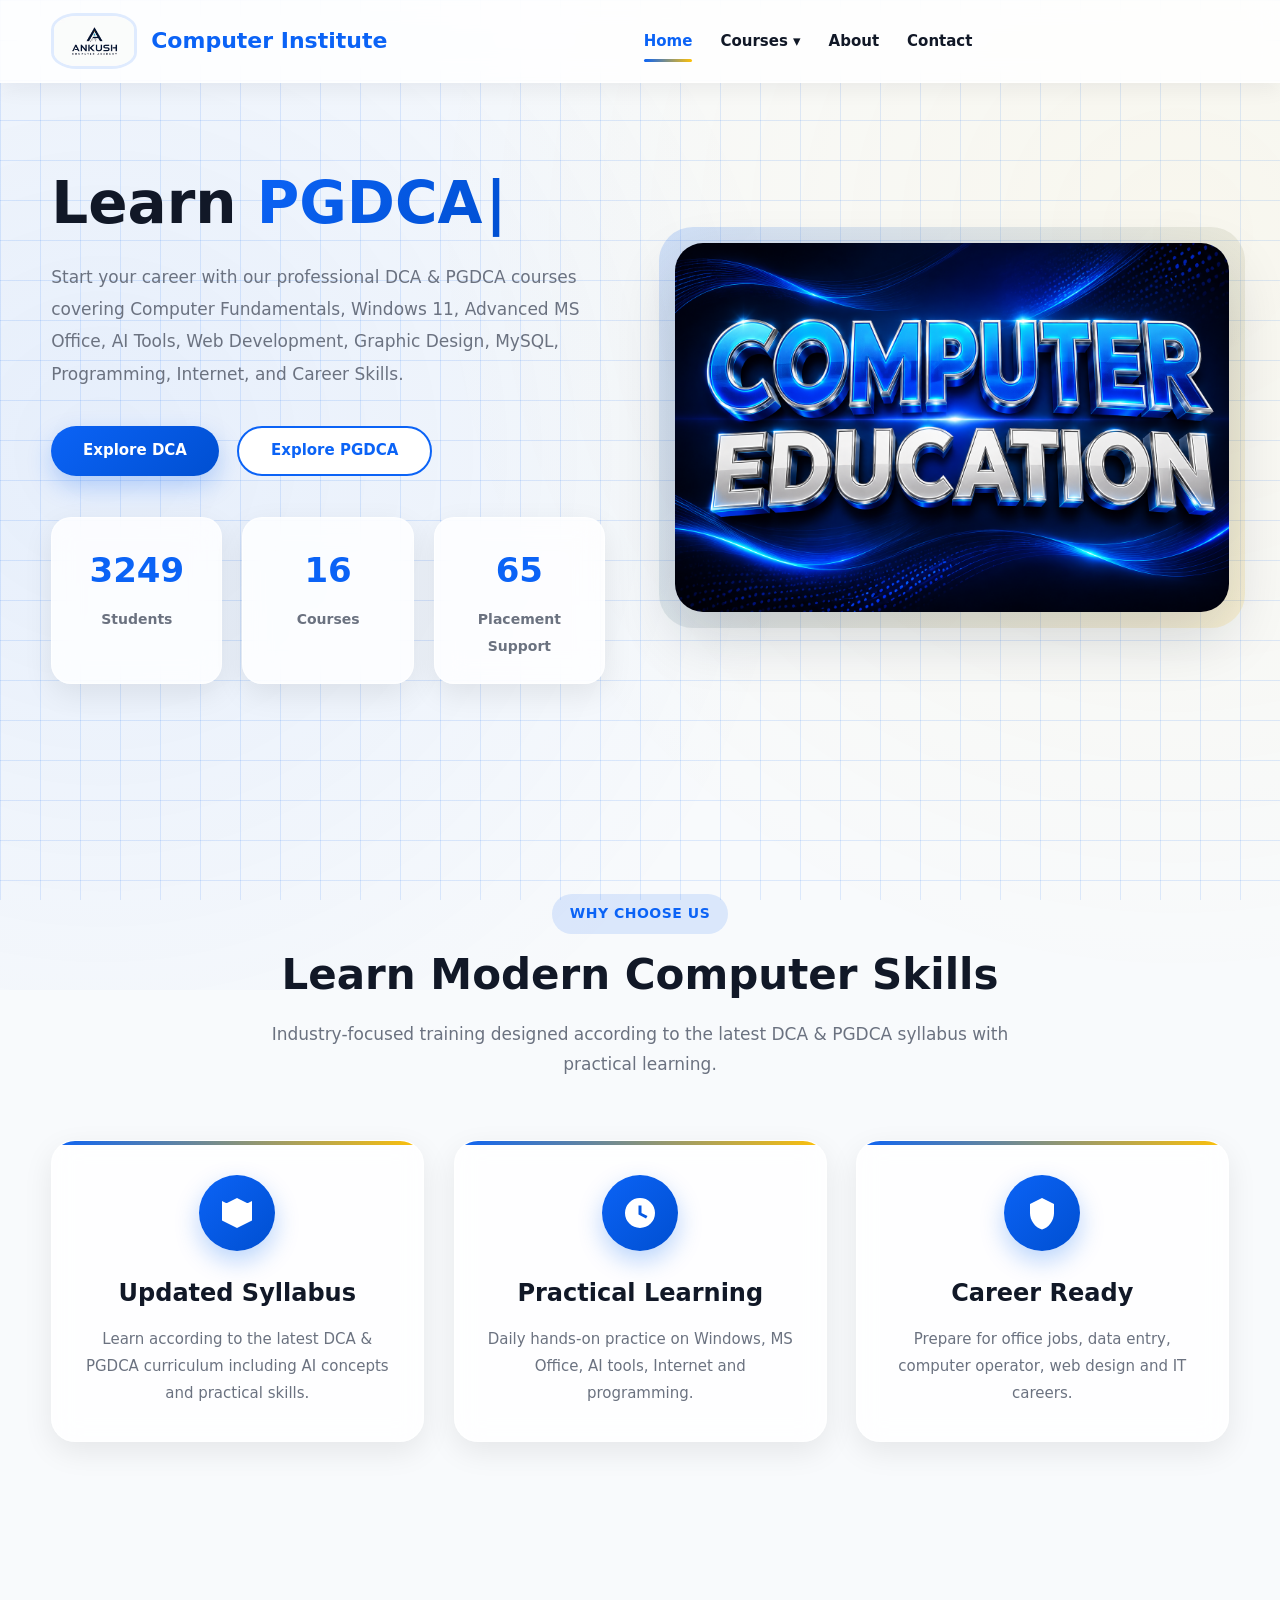
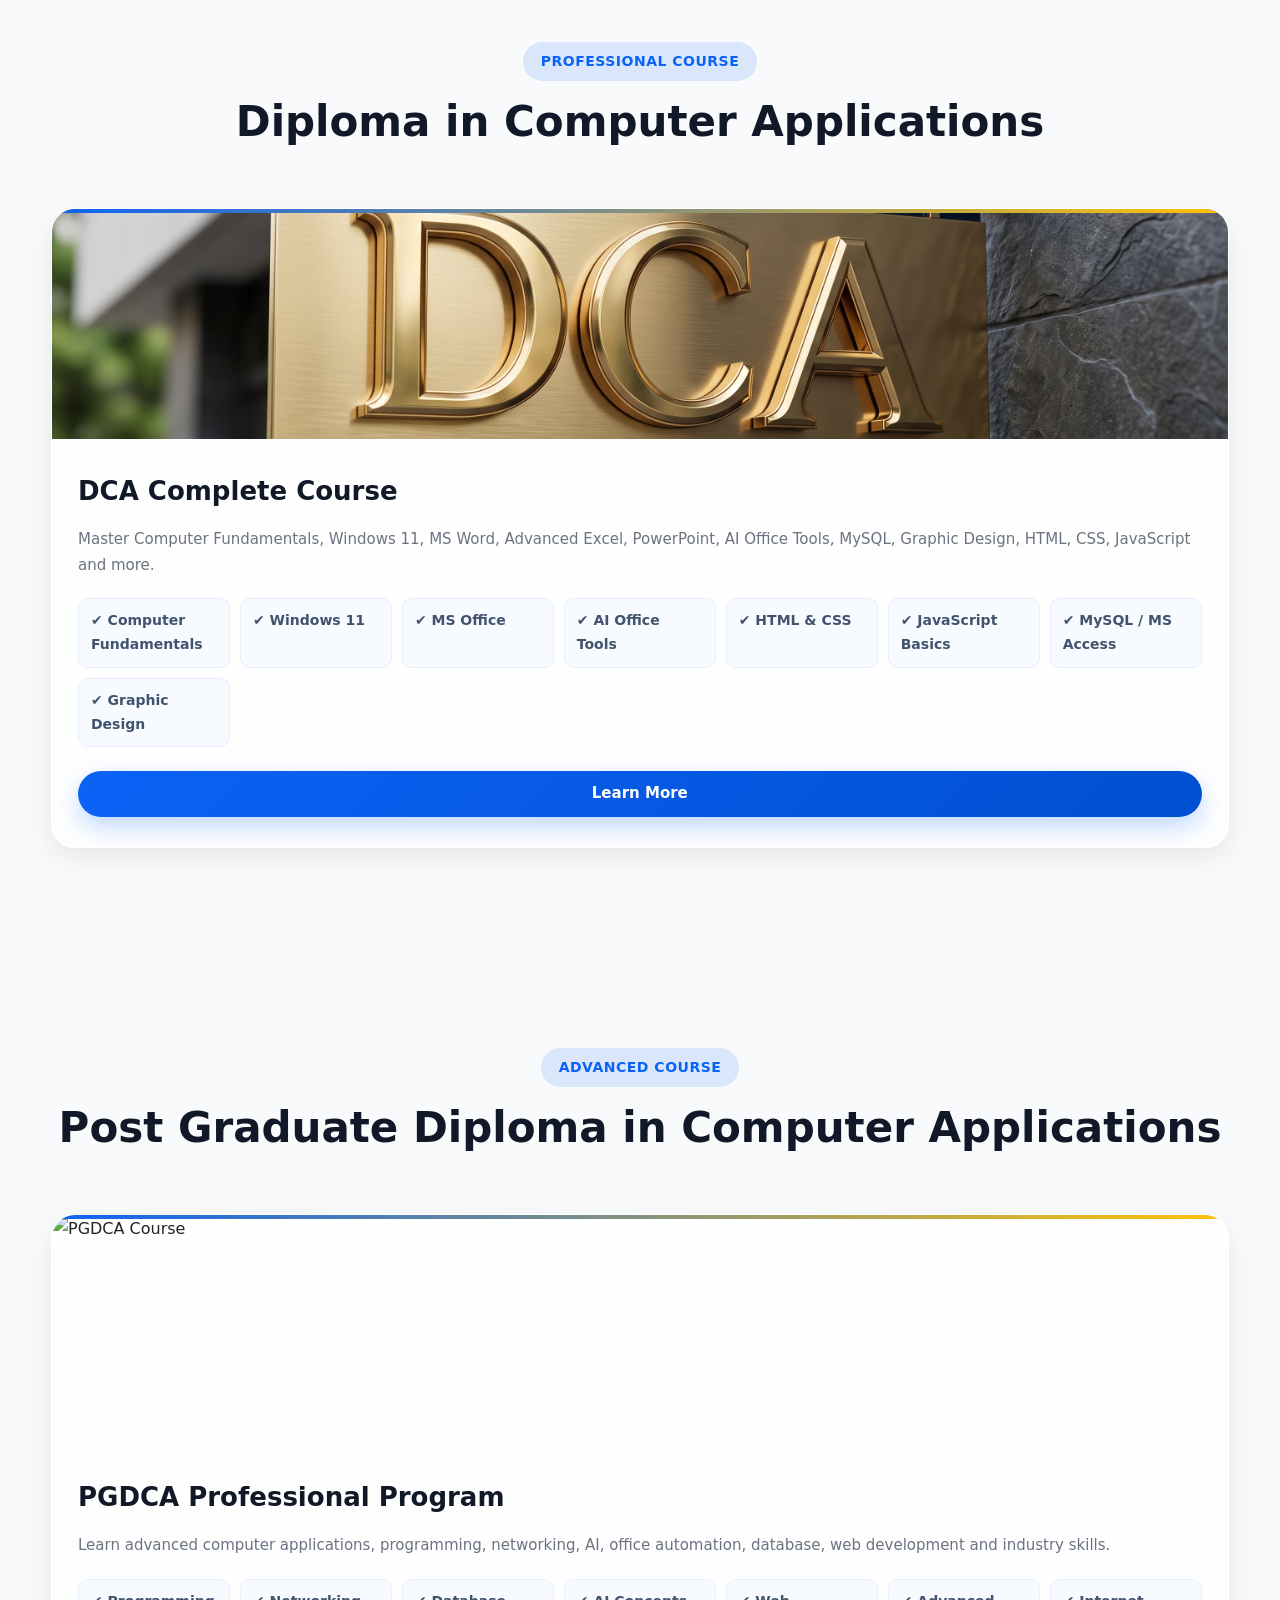
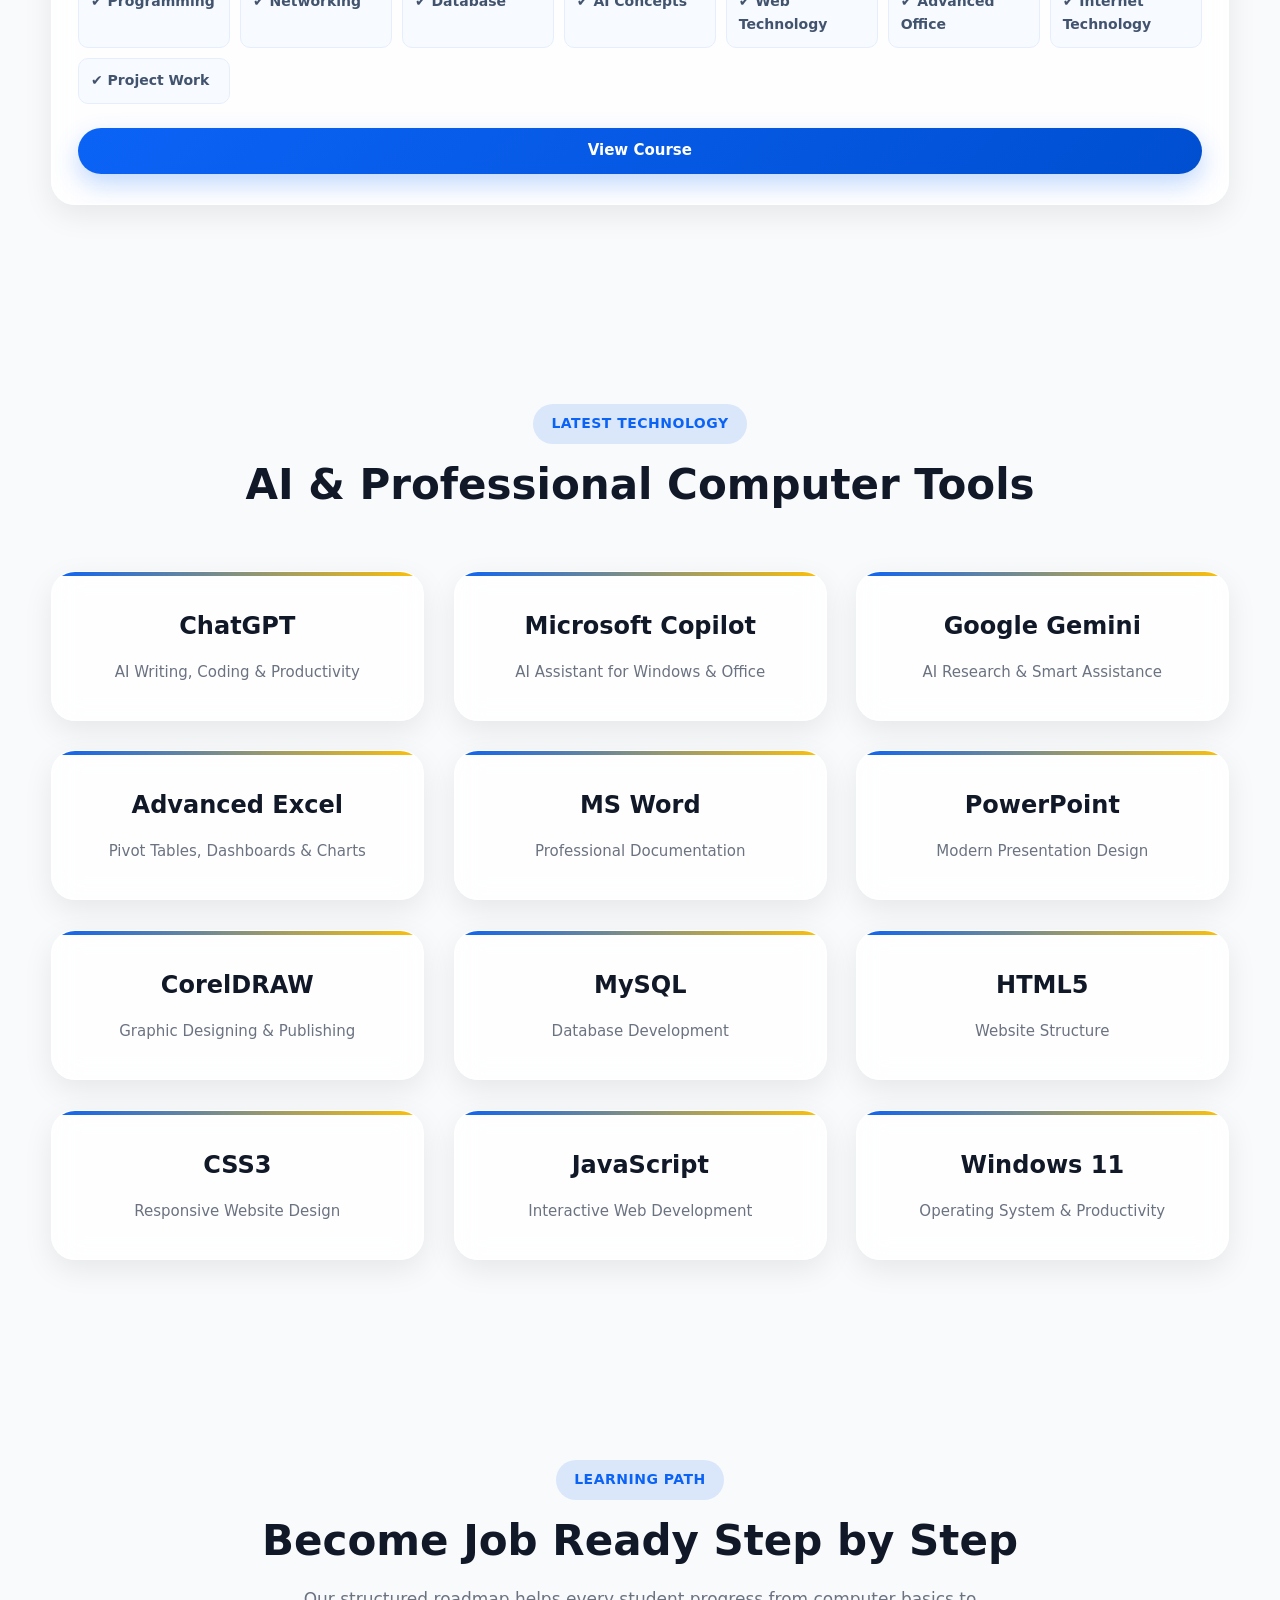
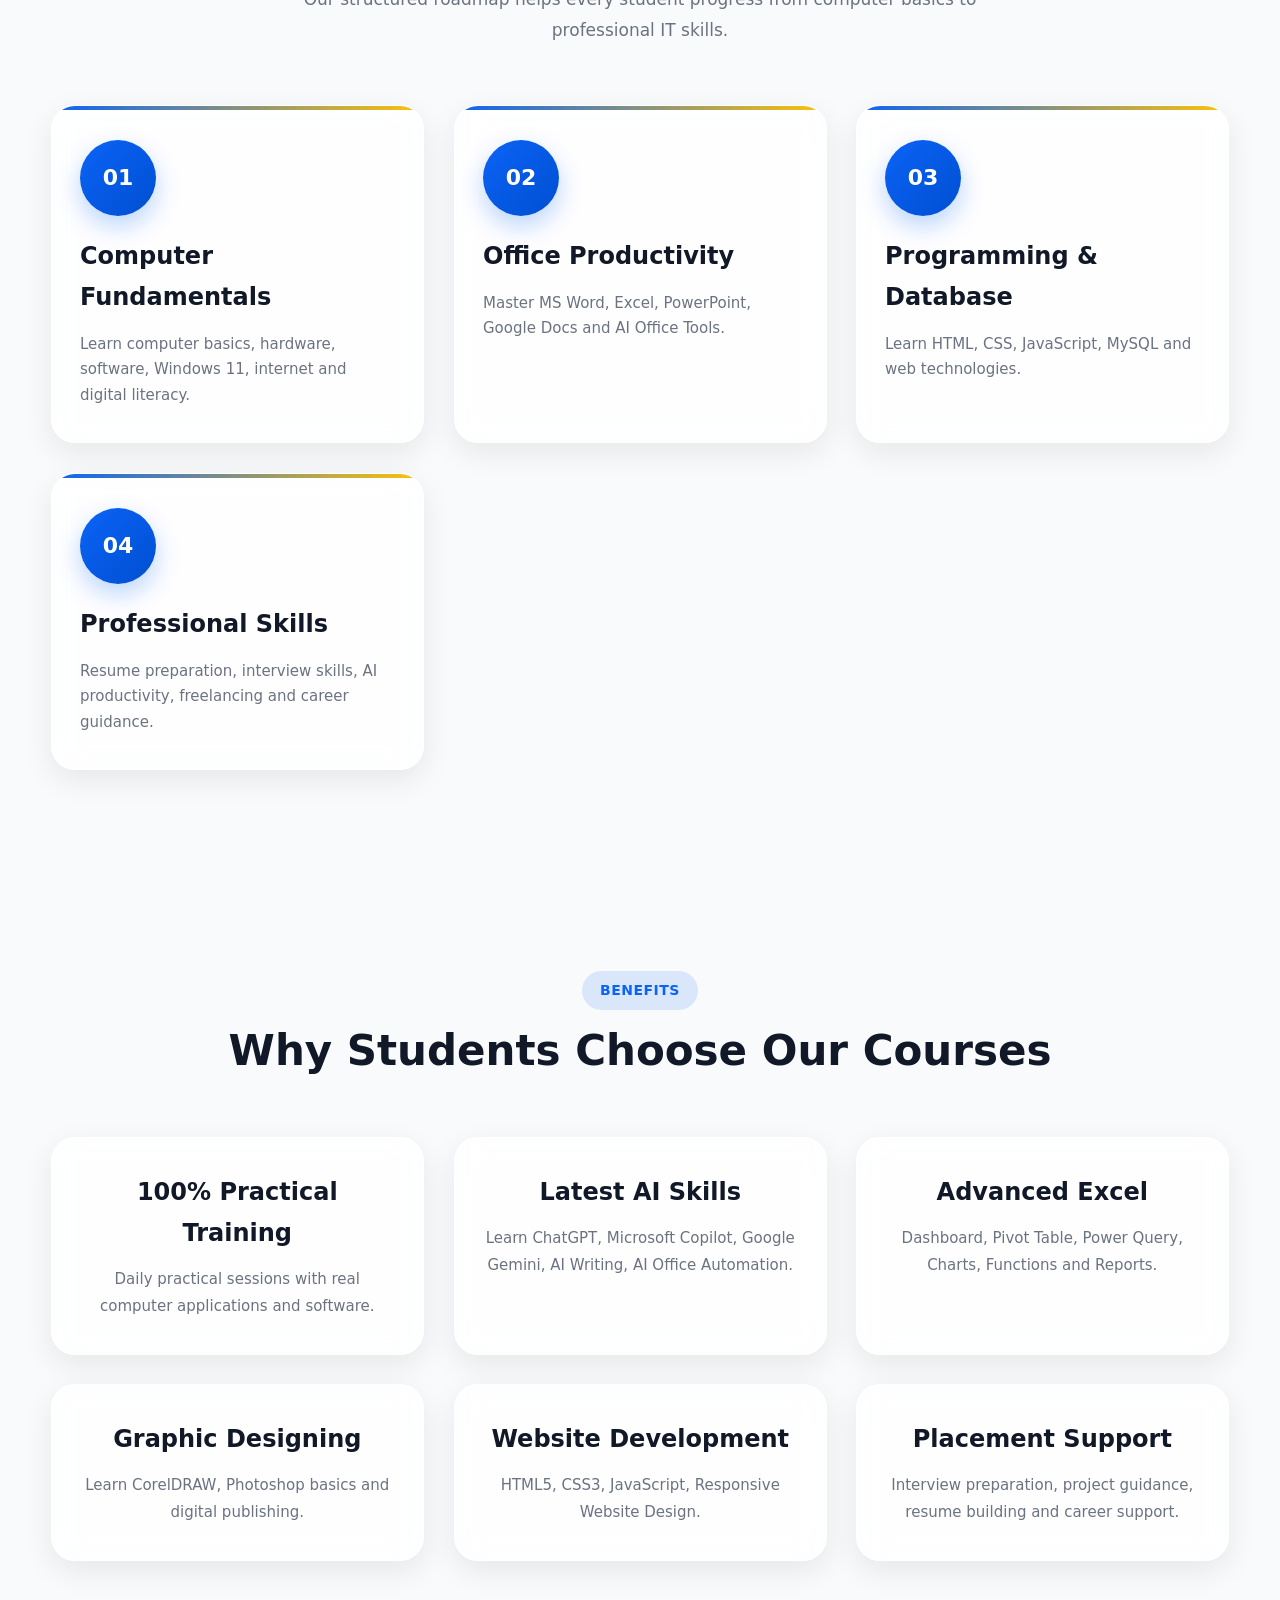
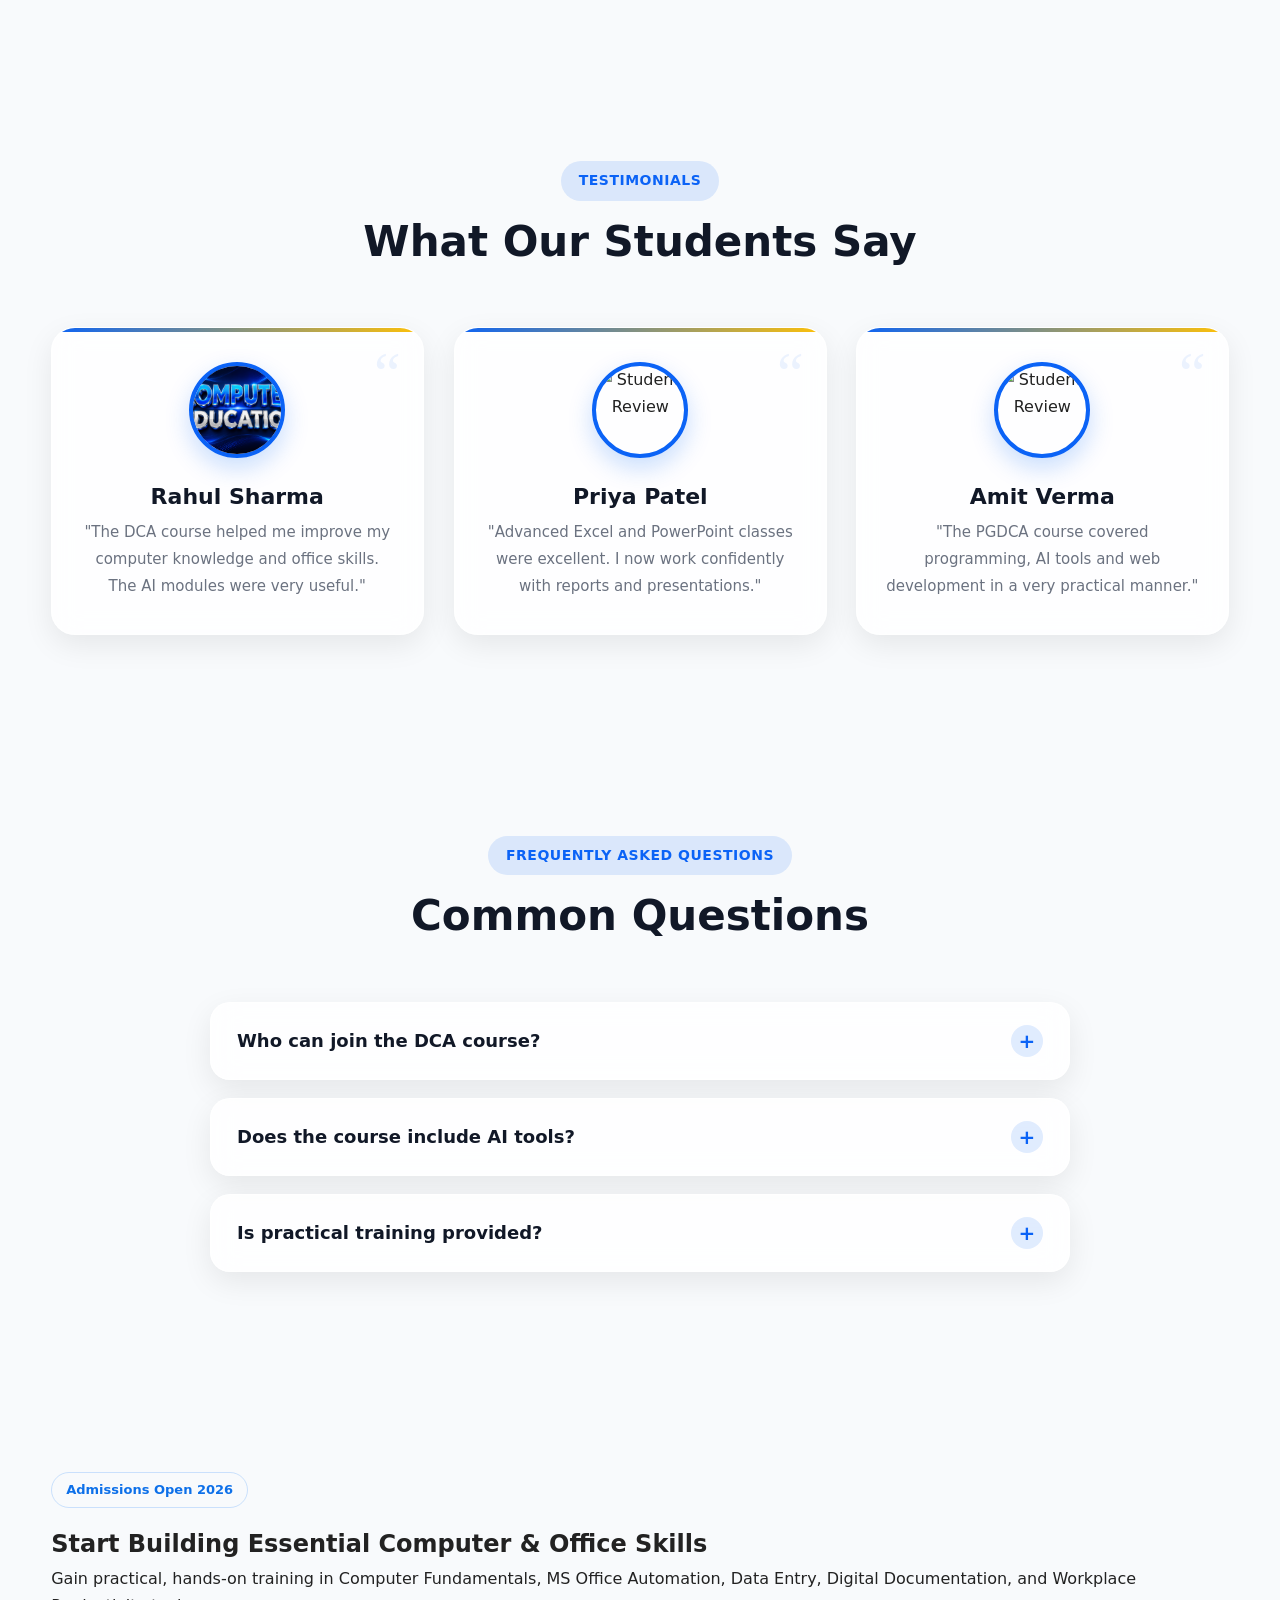
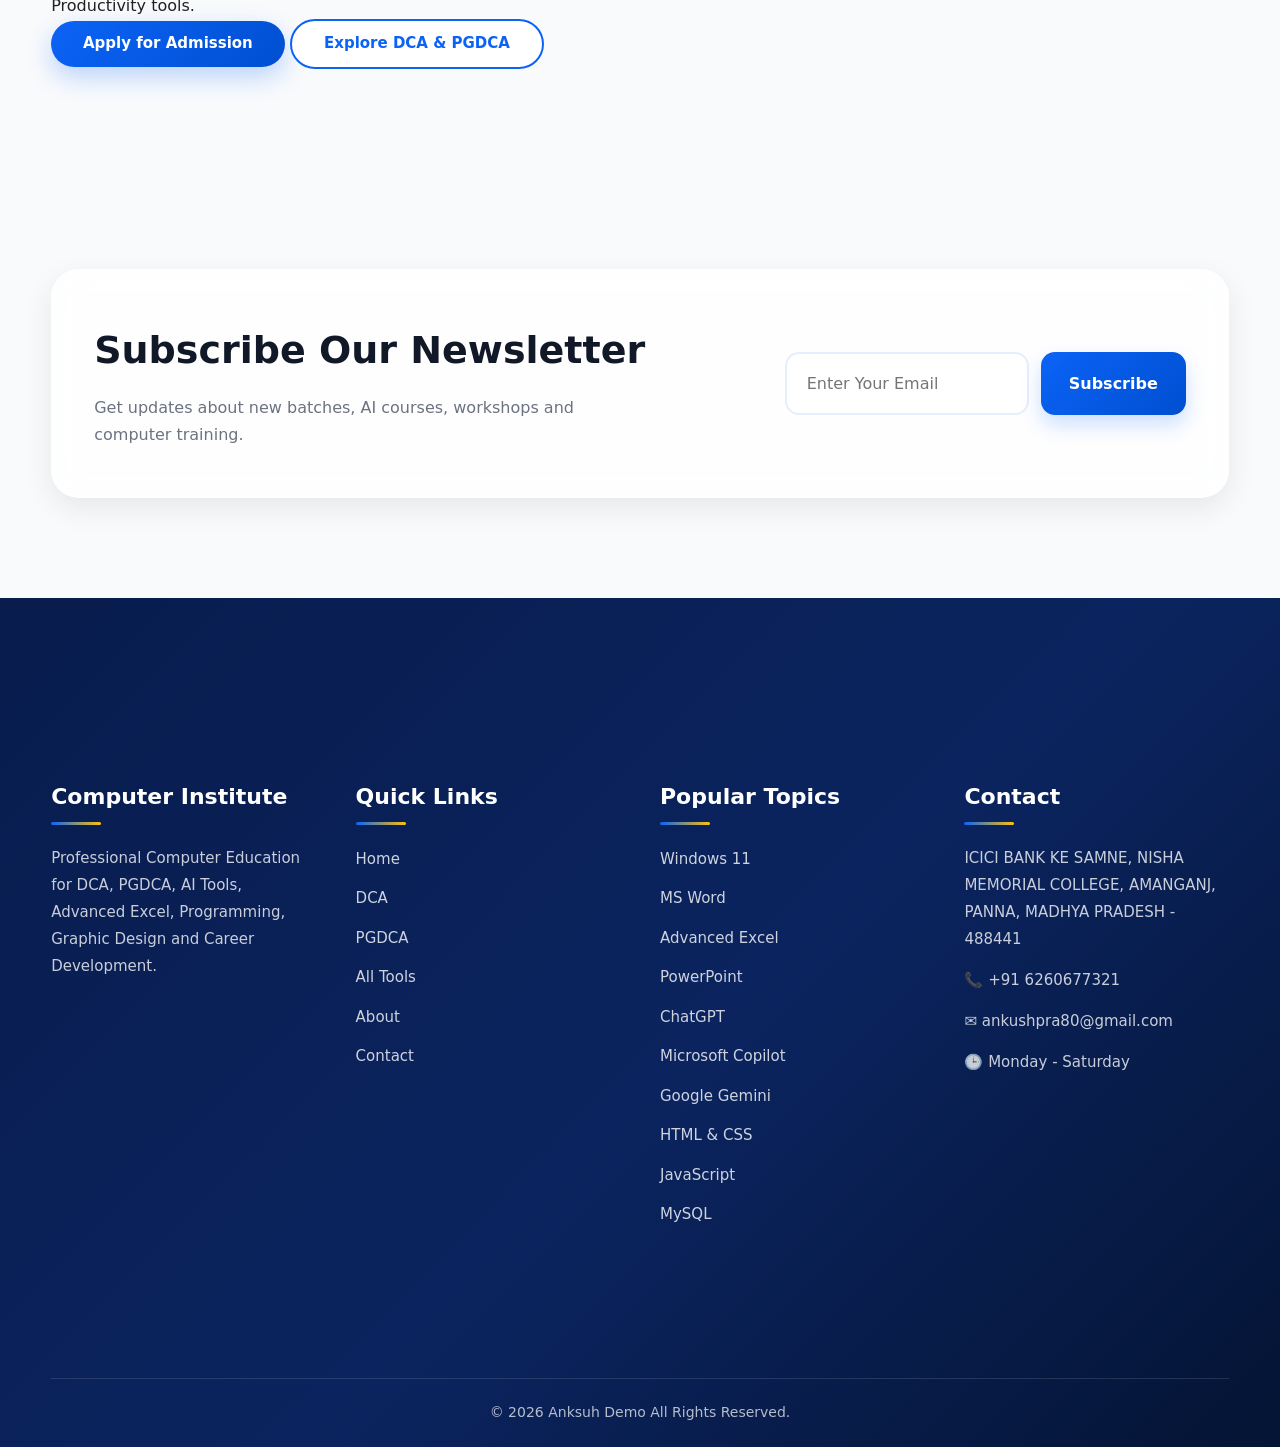
==== commit 96453312: "update website" ====
--- a/index.html
+++ b/index.html
@@ -76,7 +76,7 @@
 
             <a href="index.html" class="logo">
 
-                <img src="images/logo.png" alt="Institute Logo" loading="lazy">
+                <img src="images/logo.jpeg" alt="Institute Logo" loading="lazy">
 
                 <div>
 
@@ -1049,7 +1049,7 @@
 
                 <section class="footer-column">
                     <h3>Contact</h3>
-                    <p>Demo Address</p>
+                    <p>ICICI BANK KE SAMNE, NISHA MEMORIAL COLLEGE, AMANGANJ, PANNA, MADHYA PRADESH - 488441 </p>
                     <p>📞 <a href="tel:+916260677321">+91 6260677321</a></p>
                     <p>✉ <a href="mailto:ankushpra80@gmail.com">ankushpra80@gmail.com</a></p>
                     <p>🕒 Monday - Saturday</p>
--- a/css/style.css
+++ b/css/style.css
@@ -184,7 +184,7 @@
     display: inline-flex;
     justify-content: center;
     align-items: center;
-    padding: 15px 32px;
+    padding: 10px 32px;
     border-radius: 50px;
     font-weight: 700;
     font-size: 15px;
@@ -214,6 +214,19 @@
     background: var(--primary);
     color: #fff;
     transform: translateY(-3px);
+}
+
+@media (max-width: 768px) {
+    .btn-primary {
+        margin-bottom: 14px;
+
+    }
+
+    .btn-primary,
+    .btn-secondary {
+        display: flex;
+        width: 100%;
+    }
 }
 
 /* =========================================
